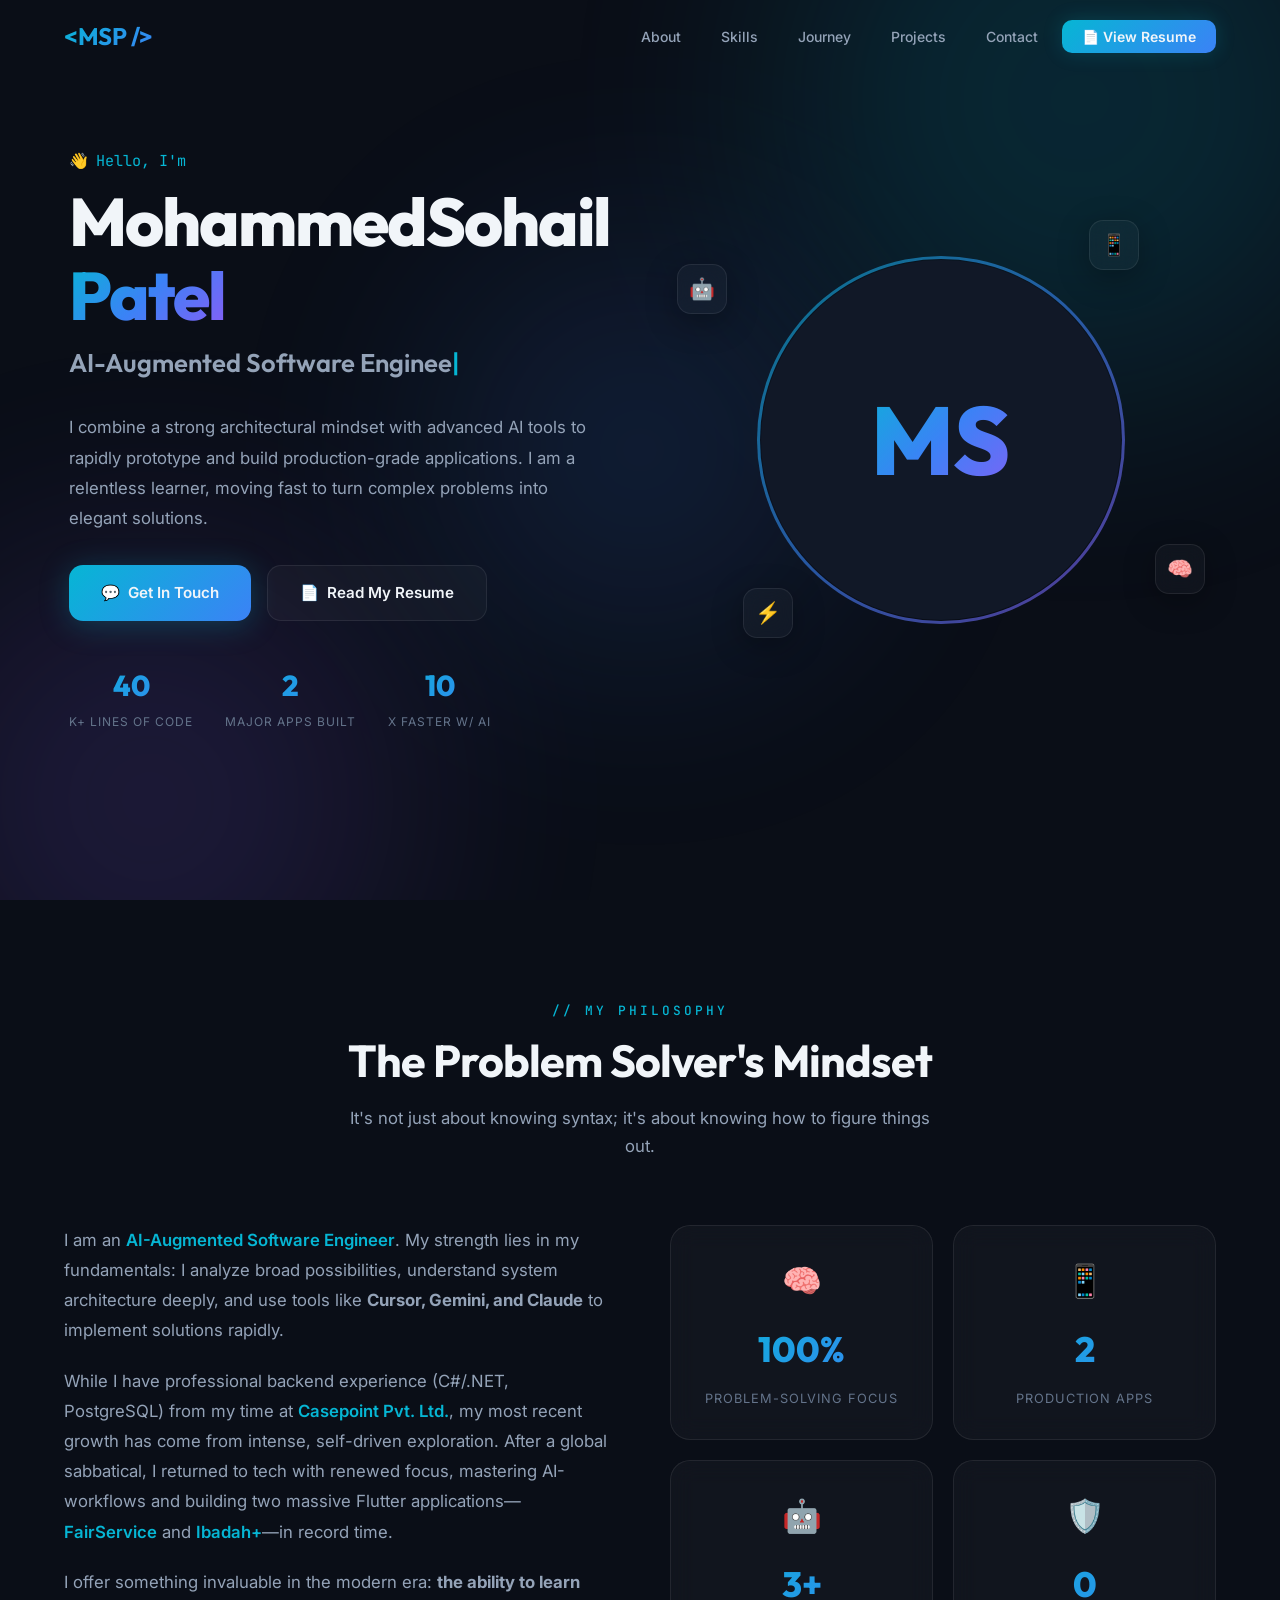
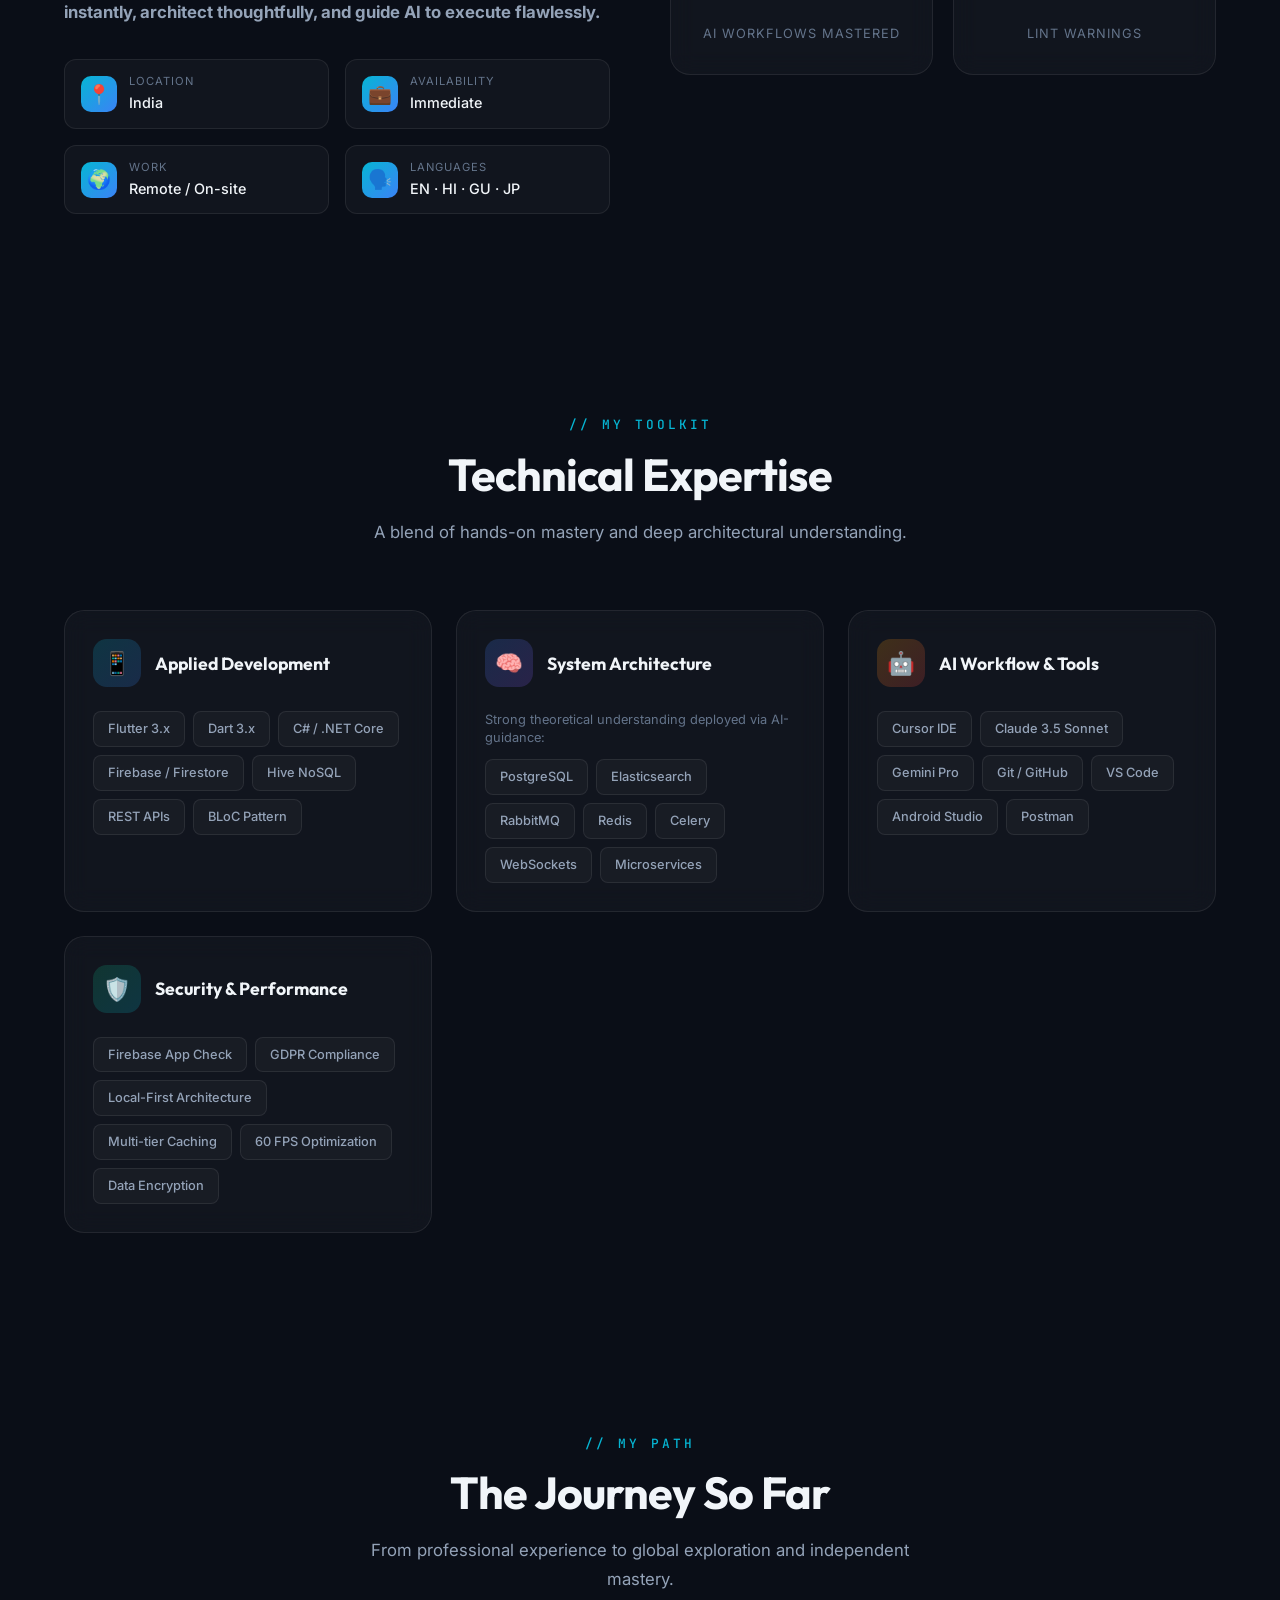
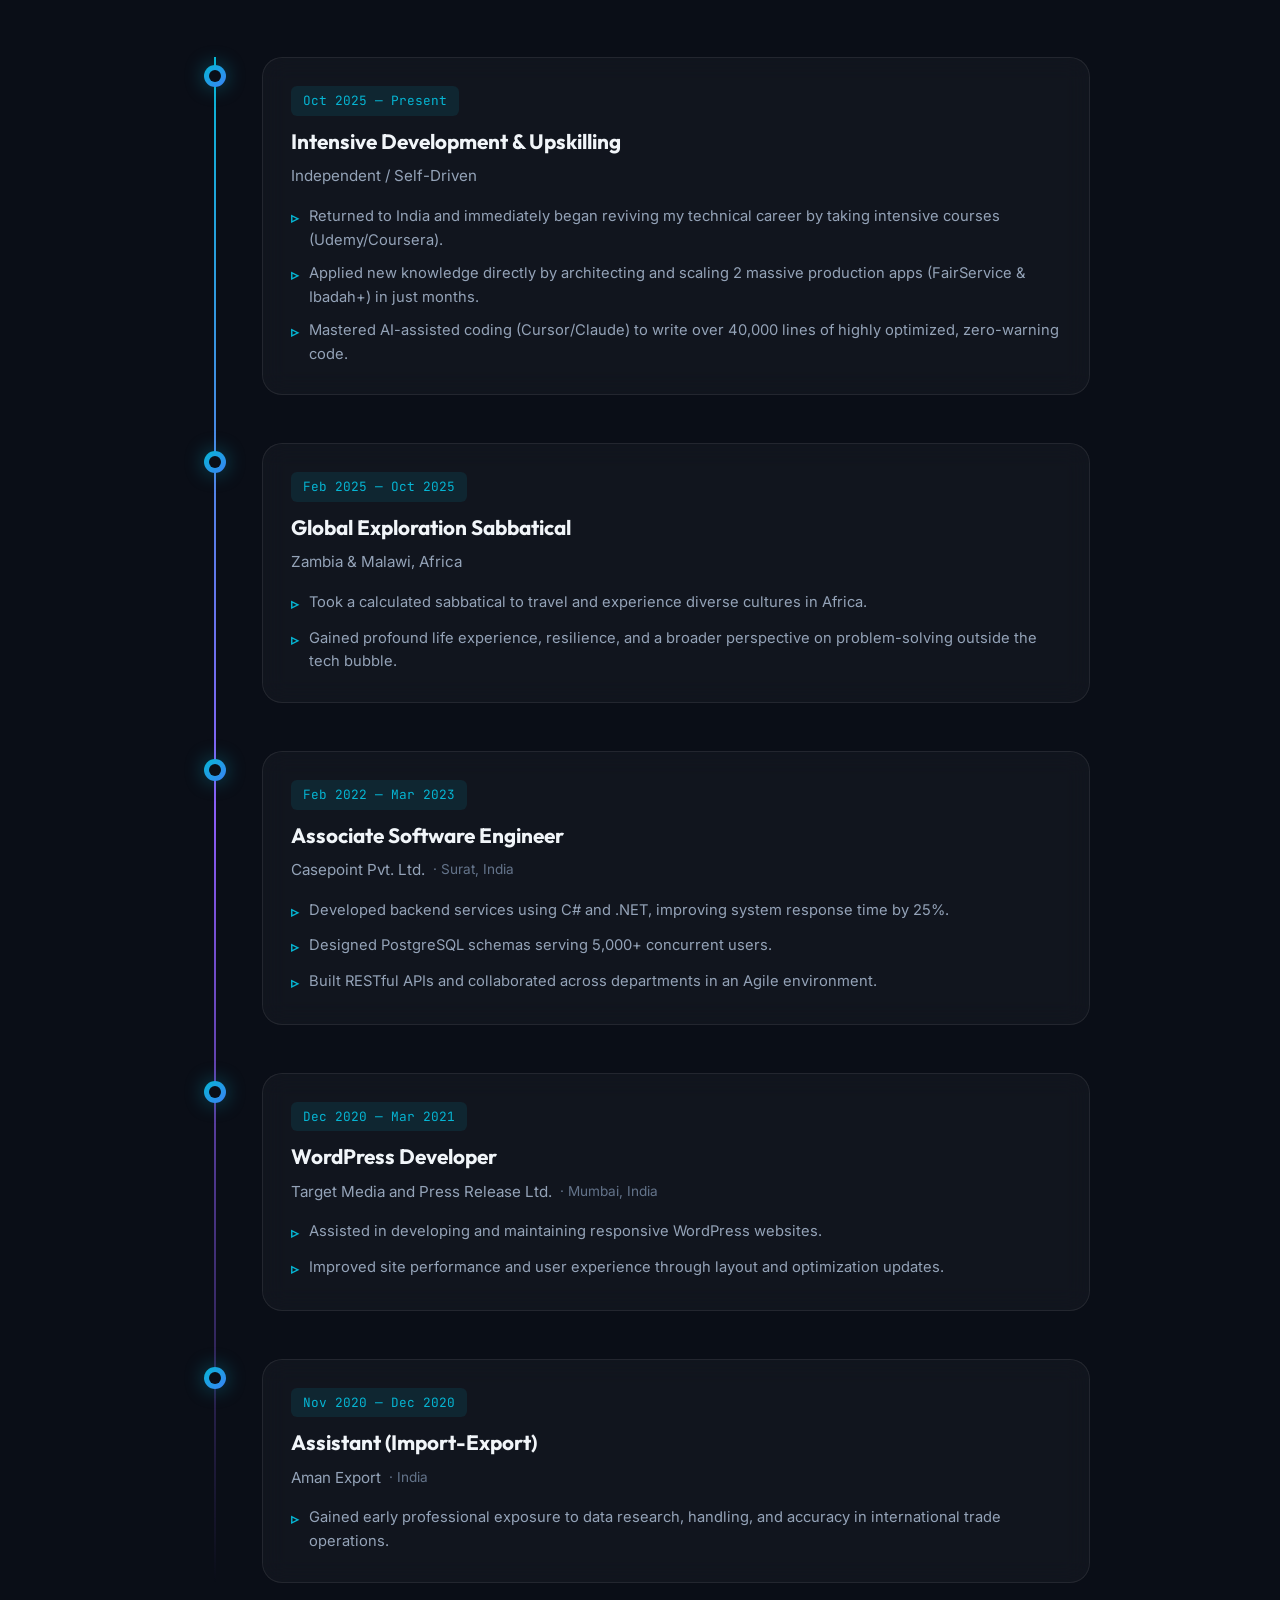
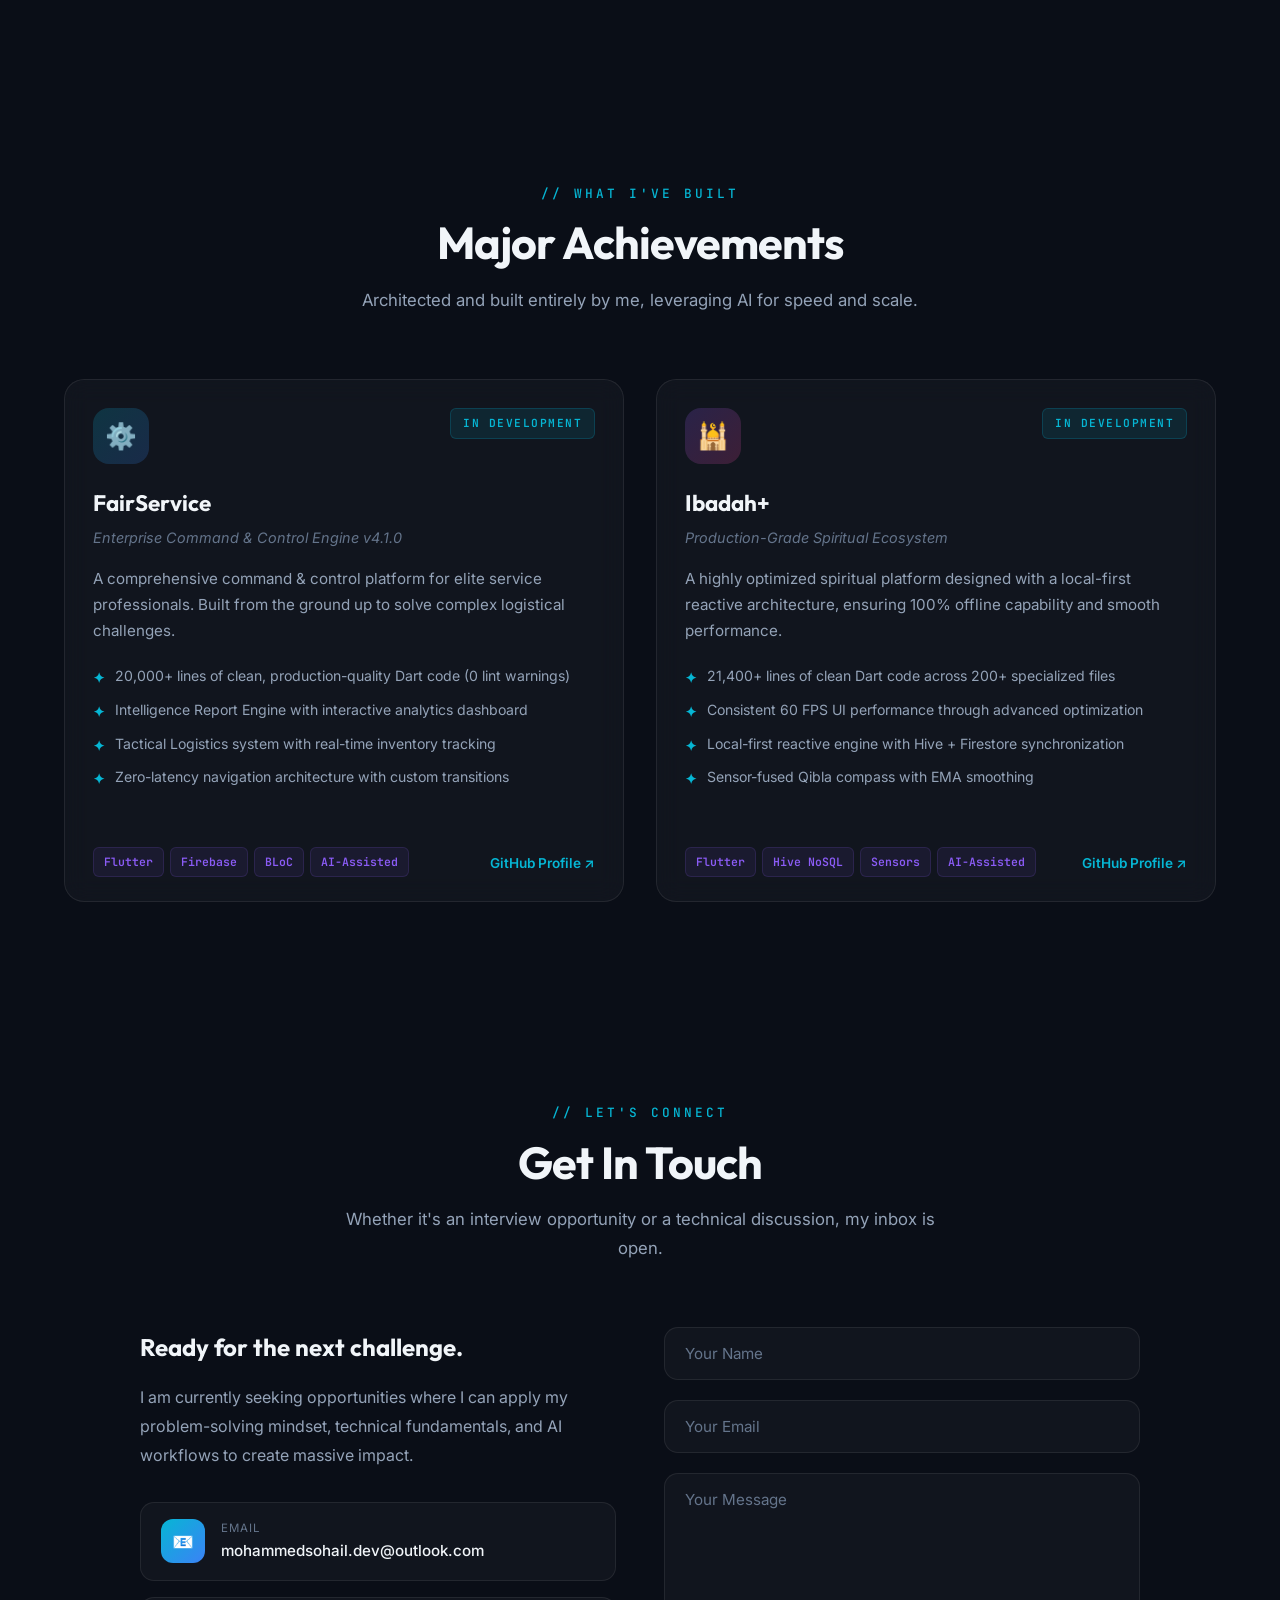
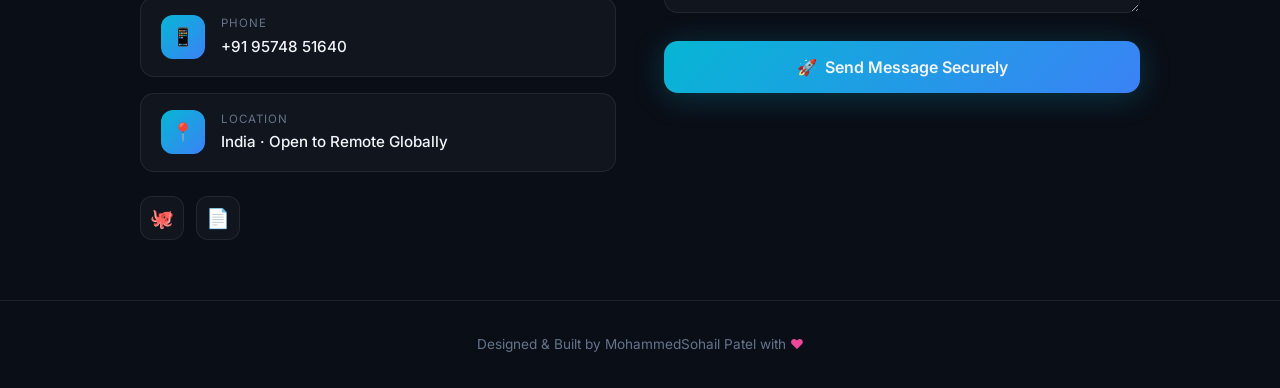
==== public/index.html @ a1c9278a "Initial commit of AI-Augmented Portfolio" ====
<!DOCTYPE html>
<html lang="en">
<head>
  <meta charset="UTF-8">
  <meta name="viewport" content="width=device-width, initial-scale=1.0">
  <title>MohammedSohail Patel — AI-Augmented Software Engineer</title>
  <meta name="description" content="Portfolio of MohammedSohail Patel — Fast-learning problem solver leveraging AI to build enterprise-grade mobile & web applications.">
  <meta name="author" content="MohammedSohail Patel">

  <meta property="og:title" content="MohammedSohail Patel — Software Engineer">
  <meta property="og:description" content="Leveraging AI (Cursor, Claude, Gemini) to architect and build robust, production-ready applications.">
  <meta property="og:type" content="website">

  <link rel="preconnect" href="https://fonts.googleapis.com">
  <link rel="preconnect" href="https://fonts.gstatic.com" crossorigin>
  <link href="https://fonts.googleapis.com/css2?family=Inter:wght@300;400;500;600;700&family=JetBrains+Mono:wght@400;500;600;700&family=Outfit:wght@400;500;600;700;800&display=swap" rel="stylesheet">

  <link rel="stylesheet" href="style.css">
</head>
<body>

  <div class="bg-glow">
    <div class="orb orb-1"></div>
    <div class="orb orb-2"></div>
    <div class="orb orb-3"></div>
  </div>

  <nav class="navbar" id="navbar">
    <div class="container">
      <a href="#hero" class="nav-logo">&lt;MSP /&gt;</a>
      <ul class="nav-links" id="navLinks">
        <li><a href="#about">About</a></li>
        <li><a href="#skills">Skills</a></li>
        <li><a href="#journey">Journey</a></li>
        <li><a href="#projects">Projects</a></li>
        <li><a href="#contact">Contact</a></li>
        <li><a href="resume.html" target="_blank" class="nav-resume-btn">📄 View Resume</a></li>
      </ul>
      <div class="nav-toggle" id="navToggle">
        <span></span>
        <span></span>
        <span></span>
      </div>
    </div>
  </nav>

  <section id="hero">
    <div class="container">
      <div class="hero-content">
        <div class="hero-text">
          <span class="hero-greeting"><span class="wave">👋</span> Hello, I'm</span>
          <h1 class="hero-name">
            MohammedSohail<br><span class="gradient-text">Patel</span>
          </h1>
          <p class="hero-title">
            <span id="typed-text"></span><span class="typed-cursor">|</span>
          </p>
          <p class="hero-description">
            I combine a strong architectural mindset with advanced AI tools to rapidly prototype and build production-grade applications. I am a relentless learner, moving fast to turn complex problems into elegant solutions.
          </p>
          <div class="hero-cta">
            <a href="#contact" class="btn-primary">
              <span>💬</span> Get In Touch
            </a>
            <a href="resume.html" target="_blank" class="btn-secondary">
              <span>📄</span> Read My Resume
            </a>
          </div>
          <div class="hero-stats">
            <div class="stat-item">
              <div class="stat-number" data-count="40">0</div>
              <div class="stat-label">K+ Lines of Code</div>
            </div>
            <div class="stat-item">
              <div class="stat-number" data-count="2">0</div>
              <div class="stat-label">Major Apps Built</div>
            </div>
            <div class="stat-item">
              <div class="stat-number" data-count="10">0</div>
              <div class="stat-label">x Faster w/ AI</div>
            </div>
          </div>
        </div>
        <div class="hero-visual">
          <div class="hero-avatar-wrapper">
            <div class="hero-avatar-ring"></div>
            <div class="hero-avatar">
              <span class="avatar-placeholder">MS</span>
            </div>
            <div class="floating-icons">
              <div class="floating-icon">🤖</div>
              <div class="floating-icon">📱</div>
              <div class="floating-icon">🧠</div>
              <div class="floating-icon">⚡</div>
            </div>
          </div>
        </div>
      </div>
    </div>
  </section>

  <section id="about">
    <div class="container">
      <div class="section-header reveal">
        <span class="section-label">// My Philosophy</span>
        <h2 class="section-title">The Problem Solver's Mindset</h2>
        <p class="section-subtitle">It's not just about knowing syntax; it's about knowing how to figure things out.</p>
      </div>
      <div class="about-content">
        <div class="about-text reveal">
          <p>
            I am an <span class="highlight">AI-Augmented Software Engineer</span>. My strength lies in my fundamentals: I analyze broad possibilities, understand system architecture deeply, and use tools like <strong>Cursor, Gemini, and Claude</strong> to implement solutions rapidly.
          </p>
          <p>
            While I have professional backend experience (C#/.NET, PostgreSQL) from my time at <span class="highlight">Casepoint Pvt. Ltd.</span>, my most recent growth has come from intense, self-driven exploration. After a global sabbatical, I returned to tech with renewed focus, mastering AI-workflows and building two massive Flutter applications—<span class="highlight">FairService</span> and <span class="highlight">Ibadah+</span>—in record time.
          </p>
          <p>
            I offer something invaluable in the modern era: <strong>the ability to learn instantly, architect thoughtfully, and guide AI to execute flawlessly.</strong>
          </p>
          <div class="about-info-grid">
            <div class="about-info-item">
              <div class="icon">📍</div>
              <div class="info-content">
                <span class="info-label">Location</span>
                <span class="info-value">India</span>
              </div>
            </div>
            <div class="about-info-item">
              <div class="icon">💼</div>
              <div class="info-content">
                <span class="info-label">Availability</span>
                <span class="info-value">Immediate</span>
              </div>
            </div>
            <div class="about-info-item">
              <div class="icon">🌍</div>
              <div class="info-content">
                <span class="info-label">Work</span>
                <span class="info-value">Remote / On-site</span>
              </div>
            </div>
            <div class="about-info-item">
              <div class="icon">🗣️</div>
              <div class="info-content">
                <span class="info-label">Languages</span>
                <span class="info-value">EN · HI · GU · JP</span>
              </div>
            </div>
          </div>
        </div>
        <div class="about-stats">
          <div class="glass-card about-stat-card reveal reveal-delay-1">
            <div class="stat-icon">🧠</div>
            <span class="stat-number">100%</span>
            <span class="stat-label">Problem-Solving Focus</span>
          </div>
          <div class="glass-card about-stat-card reveal reveal-delay-2">
            <div class="stat-icon">📱</div>
            <span class="stat-number">2</span>
            <span class="stat-label">Production Apps</span>
          </div>
          <div class="glass-card about-stat-card reveal reveal-delay-3">
            <div class="stat-icon">🤖</div>
            <span class="stat-number">3+</span>
            <span class="stat-label">AI Workflows Mastered</span>
          </div>
          <div class="glass-card about-stat-card reveal reveal-delay-4">
            <div class="stat-icon">🛡️</div>
            <span class="stat-number">0</span>
            <span class="stat-label">Lint Warnings</span>
          </div>
        </div>
      </div>
    </div>
  </section>

  <section id="skills">
    <div class="container">
      <div class="section-header reveal">
        <span class="section-label">// My Toolkit</span>
        <h2 class="section-title">Technical Expertise</h2>
        <p class="section-subtitle">A blend of hands-on mastery and deep architectural understanding.</p>
      </div>
      <div class="skills-grid">
        <!-- Mobile & Production Experience -->
        <div class="glass-card skill-category reveal reveal-delay-1">
          <div class="skill-category-header">
            <div class="skill-category-icon mobile">📱</div>
            <h3 class="skill-category-name">Applied Development</h3>
          </div>
          <div class="skill-tags">
            <span class="skill-tag">Flutter 3.x</span>
            <span class="skill-tag">Dart 3.x</span>
            <span class="skill-tag">C# / .NET Core</span>
            <span class="skill-tag">Firebase / Firestore</span>
            <span class="skill-tag">Hive NoSQL</span>
            <span class="skill-tag">REST APIs</span>
            <span class="skill-tag">BLoC Pattern</span>
          </div>
        </div>
        <!-- Architectural Theory -->
        <div class="glass-card skill-category reveal reveal-delay-2">
          <div class="skill-category-header">
            <div class="skill-category-icon backend">🧠</div>
            <h3 class="skill-category-name">System Architecture</h3>
          </div>
          <p style="font-size: 0.8rem; color: var(--text-muted); margin-bottom: 12px; line-height: 1.4;">
            Strong theoretical understanding deployed via AI-guidance:
          </p>
          <div class="skill-tags">
            <span class="skill-tag">PostgreSQL</span>
            <span class="skill-tag">Elasticsearch</span>
            <span class="skill-tag">RabbitMQ</span>
            <span class="skill-tag">Redis</span>
            <span class="skill-tag">Celery</span>
            <span class="skill-tag">WebSockets</span>
            <span class="skill-tag">Microservices</span>
          </div>
        </div>
        <!-- AI & Workflows -->
        <div class="glass-card skill-category reveal reveal-delay-3">
          <div class="skill-category-header">
            <div class="skill-category-icon tools">🤖</div>
            <h3 class="skill-category-name">AI Workflow & Tools</h3>
          </div>
          <div class="skill-tags">
            <span class="skill-tag">Cursor IDE</span>
            <span class="skill-tag">Claude 3.5 Sonnet</span>
            <span class="skill-tag">Gemini Pro</span>
            <span class="skill-tag">Git / GitHub</span>
            <span class="skill-tag">VS Code</span>
            <span class="skill-tag">Android Studio</span>
            <span class="skill-tag">Postman</span>
          </div>
        </div>
        <!-- Security & Performance -->
        <div class="glass-card skill-category reveal reveal-delay-4">
          <div class="skill-category-header">
            <div class="skill-category-icon security">🛡️</div>
            <h3 class="skill-category-name">Security & Performance</h3>
          </div>
          <div class="skill-tags">
            <span class="skill-tag">Firebase App Check</span>
            <span class="skill-tag">GDPR Compliance</span>
            <span class="skill-tag">Local-First Architecture</span>
            <span class="skill-tag">Multi-tier Caching</span>
            <span class="skill-tag">60 FPS Optimization</span>
            <span class="skill-tag">Data Encryption</span>
          </div>
        </div>
      </div>
    </div>
  </section>

  <section id="journey">
    <div class="container">
      <div class="section-header reveal">
        <span class="section-label">// My Path</span>
        <h2 class="section-title">The Journey So Far</h2>
        <p class="section-subtitle">From professional experience to global exploration and independent mastery.</p>
      </div>
      <div class="timeline">
        
        <!-- Independent AI Dev & Courses -->
        <div class="timeline-item reveal">
          <div class="timeline-dot"></div>
          <div class="glass-card timeline-card">
            <span class="timeline-date">Oct 2025 — Present</span>
            <h3 class="timeline-role">Intensive Development & Upskilling</h3>
            <p class="timeline-company">
              Independent / Self-Driven
            </p>
            <ul class="timeline-details">
              <li>Returned to India and immediately began reviving my technical career by taking intensive courses (Udemy/Coursera).</li>
              <li>Applied new knowledge directly by architecting and scaling 2 massive production apps (FairService & Ibadah+) in just months.</li>
              <li>Mastered AI-assisted coding (Cursor/Claude) to write over 40,000 lines of highly optimized, zero-warning code.</li>
            </ul>
          </div>
        </div>

        <!-- Global Exploration -->
        <div class="timeline-item reveal">
          <div class="timeline-dot"></div>
          <div class="glass-card timeline-card">
            <span class="timeline-date">Feb 2025 — Oct 2025</span>
            <h3 class="timeline-role">Global Exploration Sabbatical</h3>
            <p class="timeline-company">
              Zambia & Malawi, Africa
            </p>
            <ul class="timeline-details">
              <li>Took a calculated sabbatical to travel and experience diverse cultures in Africa.</li>
              <li>Gained profound life experience, resilience, and a broader perspective on problem-solving outside the tech bubble.</li>
            </ul>
          </div>
        </div>

        <!-- Casepoint -->
        <div class="timeline-item reveal">
          <div class="timeline-dot"></div>
          <div class="glass-card timeline-card">
            <span class="timeline-date">Feb 2022 — Mar 2023</span>
            <h3 class="timeline-role">Associate Software Engineer</h3>
            <p class="timeline-company">
              Casepoint Pvt. Ltd. <span class="location">· Surat, India</span>
            </p>
            <ul class="timeline-details">
              <li>Developed backend services using C# and .NET, improving system response time by 25%.</li>
              <li>Designed PostgreSQL schemas serving 5,000+ concurrent users.</li>
              <li>Built RESTful APIs and collaborated across departments in an Agile environment.</li>
            </ul>
          </div>
        </div>

        <!-- Target Media -->
        <div class="timeline-item reveal">
          <div class="timeline-dot"></div>
          <div class="glass-card timeline-card">
            <span class="timeline-date">Dec 2020 — Mar 2021</span>
            <h3 class="timeline-role">WordPress Developer</h3>
            <p class="timeline-company">
              Target Media and Press Release Ltd. <span class="location">· Mumbai, India</span>
            </p>
            <ul class="timeline-details">
              <li>Assisted in developing and maintaining responsive WordPress websites.</li>
              <li>Improved site performance and user experience through layout and optimization updates.</li>
            </ul>
          </div>
        </div>

        <!-- Aman Export -->
        <div class="timeline-item reveal">
          <div class="timeline-dot"></div>
          <div class="glass-card timeline-card">
            <span class="timeline-date">Nov 2020 — Dec 2020</span>
            <h3 class="timeline-role">Assistant (Import-Export)</h3>
            <p class="timeline-company">
              Aman Export <span class="location">· India</span>
            </p>
            <ul class="timeline-details">
              <li>Gained early professional exposure to data research, handling, and accuracy in international trade operations.</li>
            </ul>
          </div>
        </div>

      </div>
    </div>
  </section>

  <section id="projects">
    <div class="container">
      <div class="section-header reveal">
        <span class="section-label">// What I've Built</span>
        <h2 class="section-title">Major Achievements</h2>
        <p class="section-subtitle">Architected and built entirely by me, leveraging AI for speed and scale.</p>
      </div>
      <div class="projects-grid">
        <!-- FairService -->
        <div class="glass-card project-card reveal">
          <div class="project-card-header">
            <div class="project-icon fairservice">⚙️</div>
            <span class="project-status">In Development</span>
          </div>
          <div class="project-card-body">
            <h3 class="project-name">FairService</h3>
            <p class="project-tagline">Enterprise Command & Control Engine v4.1.0</p>
            <p class="project-description">
              A comprehensive command & control platform for elite service professionals. Built from the ground up to solve complex logistical challenges.
            </p>
            <div class="project-highlights">
              <div class="project-highlight">
                <span class="check">✦</span>
                <span>20,000+ lines of clean, production-quality Dart code (0 lint warnings)</span>
              </div>
              <div class="project-highlight">
                <span class="check">✦</span>
                <span>Intelligence Report Engine with interactive analytics dashboard</span>
              </div>
              <div class="project-highlight">
                <span class="check">✦</span>
                <span>Tactical Logistics system with real-time inventory tracking</span>
              </div>
              <div class="project-highlight">
                <span class="check">✦</span>
                <span>Zero-latency navigation architecture with custom transitions</span>
              </div>
            </div>
          </div>
          <div class="project-card-footer">
            <div class="project-tech-stack">
              <span class="project-tech">Flutter</span>
              <span class="project-tech">Firebase</span>
              <span class="project-tech">BLoC</span>
              <span class="project-tech">AI-Assisted</span>
            </div>
            <div class="project-links">
              <a href="https://github.com/M5soh990" target="_blank" rel="noopener noreferrer">GitHub Profile ↗</a>
            </div>
          </div>
        </div>
        <!-- Ibadah+ -->
        <div class="glass-card project-card reveal">
          <div class="project-card-header">
            <div class="project-icon ibadah">🕌</div>
            <span class="project-status">In Development</span>
          </div>
          <div class="project-card-body">
            <h3 class="project-name">Ibadah+</h3>
            <p class="project-tagline">Production-Grade Spiritual Ecosystem</p>
            <p class="project-description">
              A highly optimized spiritual platform designed with a local-first reactive architecture, ensuring 100% offline capability and smooth performance.
            </p>
            <div class="project-highlights">
              <div class="project-highlight">
                <span class="check">✦</span>
                <span>21,400+ lines of clean Dart code across 200+ specialized files</span>
              </div>
              <div class="project-highlight">
                <span class="check">✦</span>
                <span>Consistent 60 FPS UI performance through advanced optimization</span>
              </div>
              <div class="project-highlight">
                <span class="check">✦</span>
                <span>Local-first reactive engine with Hive + Firestore synchronization</span>
              </div>
              <div class="project-highlight">
                <span class="check">✦</span>
                <span>Sensor-fused Qibla compass with EMA smoothing</span>
              </div>
            </div>
          </div>
          <div class="project-card-footer">
            <div class="project-tech-stack">
              <span class="project-tech">Flutter</span>
              <span class="project-tech">Hive NoSQL</span>
              <span class="project-tech">Sensors</span>
              <span class="project-tech">AI-Assisted</span>
            </div>
            <div class="project-links">
              <a href="https://github.com/M5soh990" target="_blank" rel="noopener noreferrer">GitHub Profile ↗</a>
            </div>
          </div>
        </div>
      </div>
    </div>
  </section>

  <section id="contact">
    <div class="container">
      <div class="section-header reveal">
        <span class="section-label">// Let's Connect</span>
        <h2 class="section-title">Get In Touch</h2>
        <p class="section-subtitle">Whether it's an interview opportunity or a technical discussion, my inbox is open.</p>
      </div>
      <div class="contact-content">
        <div class="contact-info reveal">
          <h3>Ready for the next challenge.</h3>
          <p>
            I am currently seeking opportunities where I can apply my problem-solving mindset, technical fundamentals, and AI workflows to create massive impact.
          </p>
          <div class="contact-methods">
            <a href="mailto:mohammedsohail.dev@outlook.com" class="contact-method">
              <div class="method-icon">📧</div>
              <div class="method-info">
                <span class="method-label">Email</span>
                <span class="method-value">mohammedsohail.dev@outlook.com</span>
              </div>
            </a>
            <a href="tel:+919574851640" class="contact-method">
              <div class="method-icon">📱</div>
              <div class="method-info">
                <span class="method-label">Phone</span>
                <span class="method-value">+91 95748 51640</span>
              </div>
            </a>
            <div class="contact-method">
              <div class="method-icon">📍</div>
              <div class="method-info">
                <span class="method-label">Location</span>
                <span class="method-value">India · Open to Remote Globally</span>
              </div>
            </div>
          </div>
          <div class="social-links">
            <a href="https://github.com/M5soh990" target="_blank" rel="noopener noreferrer" class="social-link" title="GitHub">
              <span>🐙</span>
            </a>
            <a href="resume.html" target="_blank" class="social-link" title="View Resume">
              <span>📄</span>
            </a>
          </div>
        </div>
        
        <form class="contact-form reveal" id="contactForm" action="https://api.web3forms.com/submit" method="POST">
          <input type="hidden" name="access_key" value="81e4a0eb-ac26-4e55-956f-1a44943ee750">
          
          <div class="form-group">
            <input type="text" name="name" placeholder="Your Name" required>
          </div>
          <div class="form-group">
            <input type="email" name="email" placeholder="Your Email" required>
          </div>
          <div class="form-group">
            <textarea name="message" placeholder="Your Message" required></textarea>
          </div>
          
          <input type="checkbox" name="botcheck" class="hidden" style="display: none;">
          
          <button type="submit" class="btn-primary" id="submitBtn">
            <span>🚀</span> Send Message Securely
          </button>
          <p id="formResult" style="text-align: center; margin-top: 10px; font-size: 0.9rem; color: var(--accent-1);"></p>
        </form>

      </div>
    </div>
  </section>

  <footer class="footer">
    <div class="container">
      <p>Designed & Built by MohammedSohail Patel with <span class="heart">♥</span></p>
    </div>
  </footer>

  <script src="script.js"></script>
</body>
</html>
---- public/style.css ----
/* ============================================
   DESIGN SYSTEM & CSS VARIABLES
   ============================================ */
:root {
  /* Colors - Dark Theme */
  --bg-primary: #0a0e17;
  --bg-secondary: #111827;
  --bg-card: rgba(17, 24, 39, 0.6);
  --bg-glass: rgba(255, 255, 255, 0.03);
  --bg-glass-hover: rgba(255, 255, 255, 0.06);
  --border-glass: rgba(255, 255, 255, 0.08);
  --border-glass-hover: rgba(255, 255, 255, 0.15);

  /* Accent Gradient */
  --accent-1: #06b6d4;       /* Cyan */
  --accent-2: #3b82f6;       /* Blue */
  --accent-3: #8b5cf6;       /* Violet */
  --accent-4: #ec4899;       /* Pink */
  --gradient-primary: linear-gradient(135deg, var(--accent-1), var(--accent-2));
  --gradient-accent: linear-gradient(135deg, var(--accent-2), var(--accent-3));
  --gradient-warm: linear-gradient(135deg, var(--accent-3), var(--accent-4));
  --gradient-full: linear-gradient(135deg, var(--accent-1), var(--accent-2), var(--accent-3));

  /* Text */
  --text-primary: #f1f5f9;
  --text-secondary: #94a3b8;
  --text-muted: #64748b;
  --text-accent: var(--accent-1);

  /* Typography */
  --font-heading: 'Outfit', sans-serif;
  --font-body: 'Inter', sans-serif;
  --font-mono: 'JetBrains Mono', monospace;

  /* Spacing */
  --section-padding: 100px 0;
  --container-width: 1200px;
  --card-radius: 20px;
  --card-padding: 32px;

  /* Transitions */
  --transition-fast: 0.2s cubic-bezier(0.4, 0, 0.2, 1);
  --transition-smooth: 0.4s cubic-bezier(0.4, 0, 0.2, 1);
  --transition-spring: 0.6s cubic-bezier(0.34, 1.56, 0.64, 1);
}

/* ============================================
   RESET & BASE
   ============================================ */
*, *::before, *::after {
  margin: 0;
  padding: 0;
  box-sizing: border-box;
}

html {
  scroll-behavior: smooth;
  scrollbar-width: thin;
  scrollbar-color: var(--accent-2) var(--bg-primary);
}

html::-webkit-scrollbar {
  width: 8px;
}
html::-webkit-scrollbar-track {
  background: var(--bg-primary);
}
html::-webkit-scrollbar-thumb {
  background: linear-gradient(to bottom, var(--accent-1), var(--accent-3));
  border-radius: 4px;
}

body {
  font-family: var(--font-body);
  background-color: var(--bg-primary);
  color: var(--text-primary);
  line-height: 1.7;
  overflow-x: hidden;
  -webkit-font-smoothing: antialiased;
  -moz-osx-font-smoothing: grayscale;
}

a {
  text-decoration: none;
  color: inherit;
}

ul {
  list-style: none;
}

img {
  max-width: 100%;
  display: block;
}

/* ============================================
   ANIMATED BACKGROUND
   ============================================ */
.bg-glow {
  position: fixed;
  top: 0;
  left: 0;
  width: 100%;
  height: 100%;
  pointer-events: none;
  z-index: 0;
  overflow: hidden;
}

.bg-glow .orb {
  position: absolute;
  border-radius: 50%;
  filter: blur(120px);
  opacity: 0.15;
  animation: orbFloat 20s ease-in-out infinite;
}

.bg-glow .orb-1 {
  width: 600px;
  height: 600px;
  background: var(--accent-1);
  top: -200px;
  right: -100px;
  animation-delay: 0s;
}

.bg-glow .orb-2 {
  width: 500px;
  height: 500px;
  background: var(--accent-3);
  bottom: -150px;
  left: -100px;
  animation-delay: -7s;
}

.bg-glow .orb-3 {
  width: 400px;
  height: 400px;
  background: var(--accent-2);
  top: 50%;
  left: 50%;
  transform: translate(-50%, -50%);
  animation-delay: -14s;
}

@keyframes orbFloat {
  0%, 100% { transform: translate(0, 0) scale(1); }
  25% { transform: translate(80px, -60px) scale(1.1); }
  50% { transform: translate(-40px, 80px) scale(0.9); }
  75% { transform: translate(60px, 40px) scale(1.05); }
}

/* ============================================
   CONTAINER
   ============================================ */
.container {
  max-width: var(--container-width);
  margin: 0 auto;
  padding: 0 24px;
  position: relative;
  z-index: 1;
}

/* ============================================
   NAVIGATION
   ============================================ */
.navbar {
  position: fixed;
  top: 0;
  left: 0;
  right: 0;
  z-index: 1000;
  padding: 16px 0;
  transition: var(--transition-smooth);
  backdrop-filter: blur(0px);
}

.navbar.scrolled {
  padding: 10px 0;
  background: rgba(10, 14, 23, 0.85);
  backdrop-filter: blur(20px);
  border-bottom: 1px solid var(--border-glass);
}

.navbar .container {
  display: flex;
  align-items: center;
  justify-content: space-between;
}

.nav-logo {
  font-family: var(--font-heading);
  font-size: 1.5rem;
  font-weight: 700;
  background: var(--gradient-primary);
  -webkit-background-clip: text;
  -webkit-text-fill-color: transparent;
  background-clip: text;
  letter-spacing: -0.5px;
}

.nav-links {
  display: flex;
  align-items: center;
  gap: 8px;
}

.nav-links a {
  font-size: 0.875rem;
  font-weight: 500;
  padding: 8px 16px;
  border-radius: 10px;
  color: var(--text-secondary);
  transition: var(--transition-fast);
  position: relative;
}

.nav-links a:hover,
.nav-links a.active {
  color: var(--text-primary);
  background: var(--bg-glass-hover);
}

.nav-links a.active::after {
  content: '';
  position: absolute;
  bottom: 4px;
  left: 50%;
  transform: translateX(-50%);
  width: 20px;
  height: 2px;
  background: var(--gradient-primary);
  border-radius: 2px;
}

/* Mobile Nav Toggle */
.nav-toggle {
  display: none;
  flex-direction: column;
  gap: 5px;
  cursor: pointer;
  padding: 8px;
  z-index: 1001;
}

.nav-toggle span {
  width: 24px;
  height: 2px;
  background: var(--text-primary);
  border-radius: 2px;
  transition: var(--transition-smooth);
}

.nav-toggle.active span:nth-child(1) {
  transform: rotate(45deg) translate(5px, 5px);
}
.nav-toggle.active span:nth-child(2) {
  opacity: 0;
}
.nav-toggle.active span:nth-child(3) {
  transform: rotate(-45deg) translate(5px, -5px);
}

/* Resume Button in Nav */
.nav-resume-btn {
  background: var(--gradient-primary) !important;
  color: var(--text-primary) !important;
  -webkit-text-fill-color: initial !important;
  padding: 8px 20px !important;
  border-radius: 10px !important;
  font-weight: 600 !important;
  transition: var(--transition-fast);
  box-shadow: 0 0 20px rgba(6, 182, 212, 0.2);
}

.nav-resume-btn:hover {
  box-shadow: 0 0 30px rgba(6, 182, 212, 0.4);
  transform: translateY(-1px);
}

/* ============================================
   SECTION STYLING
   ============================================ */
section {
  padding: var(--section-padding);
  position: relative;
}

.section-header {
  text-align: center;
  margin-bottom: 64px;
}

.section-label {
  font-family: var(--font-mono);
  font-size: 0.8rem;
  font-weight: 500;
  color: var(--accent-1);
  text-transform: uppercase;
  letter-spacing: 3px;
  margin-bottom: 12px;
  display: block;
}

.section-title {
  font-family: var(--font-heading);
  font-size: clamp(2rem, 4vw, 2.8rem);
  font-weight: 700;
  letter-spacing: -1px;
  line-height: 1.2;
  margin-bottom: 16px;
}

.section-subtitle {
  font-size: 1.05rem;
  color: var(--text-secondary);
  max-width: 600px;
  margin: 0 auto;
}

/* ============================================
   GLASS CARD
   ============================================ */
.glass-card {
  background: var(--bg-glass);
  border: 1px solid var(--border-glass);
  border-radius: var(--card-radius);
  padding: var(--card-padding);
  backdrop-filter: blur(12px);
  transition: var(--transition-smooth);
}

.glass-card:hover {
  background: var(--bg-glass-hover);
  border-color: var(--border-glass-hover);
  transform: translateY(-4px);
  box-shadow: 0 20px 60px rgba(0, 0, 0, 0.3);
}

/* ============================================
   HERO SECTION
   ============================================ */
#hero {
  min-height: 100vh;
  display: flex;
  align-items: center;
  padding-top: 80px;
}

.hero-content {
  display: grid;
  grid-template-columns: 1fr 1fr;
  gap: 60px;
  align-items: center;
}

.hero-text {
  position: relative;
}

.hero-greeting {
  font-family: var(--font-mono);
  font-size: 0.95rem;
  color: var(--accent-1);
  margin-bottom: 12px;
  display: flex;
  align-items: center;
  gap: 8px;
}

.hero-greeting .wave {
  display: inline-block;
  animation: wave 2.5s ease-in-out infinite;
  transform-origin: 70% 70%;
}

@keyframes wave {
  0%, 60%, 100% { transform: rotate(0deg); }
  10% { transform: rotate(14deg); }
  20% { transform: rotate(-8deg); }
  30% { transform: rotate(14deg); }
  40% { transform: rotate(-4deg); }
  50% { transform: rotate(10deg); }
}

.hero-name {
  font-family: var(--font-heading);
  font-size: clamp(2.8rem, 6vw, 4.2rem);
  font-weight: 800;
  letter-spacing: -2px;
  line-height: 1.1;
  margin-bottom: 8px;
}

.hero-name .gradient-text {
  background: var(--gradient-full);
  -webkit-background-clip: text;
  -webkit-text-fill-color: transparent;
  background-clip: text;
}

.hero-title {
  font-family: var(--font-heading);
  font-size: clamp(1.2rem, 2.5vw, 1.6rem);
  font-weight: 600;
  color: var(--text-secondary);
  margin-bottom: 20px;
  min-height: 2em;
}

.hero-title .typed-cursor {
  color: var(--accent-1);
  animation: blink 1s step-end infinite;
}

@keyframes blink {
  0%, 100% { opacity: 1; }
  50% { opacity: 0; }
}

.hero-description {
  font-size: 1.05rem;
  color: var(--text-secondary);
  line-height: 1.8;
  margin-bottom: 32px;
  max-width: 540px;
}

.hero-cta {
  display: flex;
  gap: 16px;
  margin-bottom: 40px;
  flex-wrap: wrap;
}

.btn-primary {
  display: inline-flex;
  align-items: center;
  gap: 8px;
  padding: 14px 32px;
  background: var(--gradient-primary);
  color: var(--text-primary);
  font-family: var(--font-body);
  font-weight: 600;
  font-size: 0.95rem;
  border: none;
  border-radius: 14px;
  cursor: pointer;
  transition: var(--transition-smooth);
  box-shadow: 0 4px 30px rgba(6, 182, 212, 0.25);
}

.btn-primary:hover {
  transform: translateY(-2px);
  box-shadow: 0 8px 40px rgba(6, 182, 212, 0.4);
}

.btn-secondary {
  display: inline-flex;
  align-items: center;
  gap: 8px;
  padding: 14px 32px;
  background: var(--bg-glass);
  color: var(--text-primary);
  font-family: var(--font-body);
  font-weight: 600;
  font-size: 0.95rem;
  border: 1px solid var(--border-glass);
  border-radius: 14px;
  cursor: pointer;
  transition: var(--transition-smooth);
}

.btn-secondary:hover {
  background: var(--bg-glass-hover);
  border-color: var(--border-glass-hover);
  transform: translateY(-2px);
}

.hero-stats {
  display: flex;
  gap: 32px;
}

.stat-item {
  text-align: center;
}

.stat-number {
  font-family: var(--font-heading);
  font-size: 1.8rem;
  font-weight: 800;
  background: var(--gradient-primary);
  -webkit-background-clip: text;
  -webkit-text-fill-color: transparent;
  background-clip: text;
}

.stat-label {
  font-size: 0.75rem;
  color: var(--text-muted);
  text-transform: uppercase;
  letter-spacing: 1px;
  margin-top: 2px;
}

/* Hero Visual */
.hero-visual {
  display: flex;
  justify-content: center;
  align-items: center;
  position: relative;
}

.hero-avatar-wrapper {
  position: relative;
  width: 360px;
  height: 360px;
}

.hero-avatar-ring {
  position: absolute;
  inset: -4px;
  border-radius: 50%;
  background: var(--gradient-full);
  animation: spin 8s linear infinite;
  opacity: 0.6;
}

@keyframes spin {
  to { transform: rotate(360deg); }
}

.hero-avatar-ring::before {
  content: '';
  position: absolute;
  inset: 3px;
  border-radius: 50%;
  background: var(--bg-primary);
}

.hero-avatar {
  position: relative;
  width: 360px;
  height: 360px;
  border-radius: 50%;
  overflow: hidden;
  background: var(--bg-secondary);
  display: flex;
  align-items: center;
  justify-content: center;
  z-index: 1;
}

.hero-avatar .avatar-placeholder {
  font-size: 6rem;
  font-family: var(--font-heading);
  font-weight: 800;
  background: var(--gradient-full);
  -webkit-background-clip: text;
  -webkit-text-fill-color: transparent;
  background-clip: text;
}

/* Floating tech icons around avatar */
.floating-icons {
  position: absolute;
  inset: -40px;
  z-index: 2;
}

.floating-icon {
  position: absolute;
  width: 50px;
  height: 50px;
  background: var(--bg-glass);
  border: 1px solid var(--border-glass);
  border-radius: 14px;
  display: flex;
  align-items: center;
  justify-content: center;
  font-size: 1.3rem;
  backdrop-filter: blur(10px);
  animation: float 6s ease-in-out infinite;
  box-shadow: 0 8px 32px rgba(0, 0, 0, 0.3);
}

.floating-icon:nth-child(1) { top: 10%; left: -10%; animation-delay: 0s; }
.floating-icon:nth-child(2) { top: 0%; right: 5%; animation-delay: -1.5s; }
.floating-icon:nth-child(3) { bottom: 15%; right: -10%; animation-delay: -3s; }
.floating-icon:nth-child(4) { bottom: 5%; left: 5%; animation-delay: -4.5s; }

@keyframes float {
  0%, 100% { transform: translateY(0px); }
  50% { transform: translateY(-15px); }
}

/* ============================================
   ABOUT SECTION
   ============================================ */
.about-content {
  display: grid;
  grid-template-columns: 1fr 1fr;
  gap: 60px;
  align-items: start;
}

.about-text p {
  color: var(--text-secondary);
  font-size: 1.05rem;
  margin-bottom: 20px;
  line-height: 1.8;
}

.about-text .highlight {
  color: var(--accent-1);
  font-weight: 600;
}

.about-info-grid {
  display: grid;
  grid-template-columns: 1fr 1fr;
  gap: 16px;
  margin-top: 32px;
}

.about-info-item {
  display: flex;
  align-items: center;
  gap: 12px;
  padding: 12px 16px;
  background: var(--bg-glass);
  border: 1px solid var(--border-glass);
  border-radius: 12px;
  transition: var(--transition-fast);
}

.about-info-item:hover {
  border-color: var(--border-glass-hover);
  background: var(--bg-glass-hover);
}

.about-info-item .icon {
  font-size: 1.2rem;
  width: 36px;
  height: 36px;
  display: flex;
  align-items: center;
  justify-content: center;
  background: var(--gradient-primary);
  border-radius: 10px;
  flex-shrink: 0;
}

.about-info-item .info-content {
  display: flex;
  flex-direction: column;
}

.about-info-item .info-label {
  font-size: 0.7rem;
  color: var(--text-muted);
  text-transform: uppercase;
  letter-spacing: 1px;
}

.about-info-item .info-value {
  font-size: 0.9rem;
  font-weight: 500;
  color: var(--text-primary);
}

/* About Stats Cards */
.about-stats {
  display: grid;
  grid-template-columns: 1fr 1fr;
  gap: 20px;
}

.about-stat-card {
  text-align: center;
  padding: 28px 20px;
}

.about-stat-card .stat-icon {
  font-size: 2rem;
  margin-bottom: 12px;
}

.about-stat-card .stat-number {
  font-size: 2.2rem;
  display: block;
  margin-bottom: 4px;
}

.about-stat-card .stat-label {
  font-size: 0.8rem;
}

/* ============================================
   SKILLS SECTION
   ============================================ */
.skills-grid {
  display: grid;
  grid-template-columns: repeat(auto-fit, minmax(340px, 1fr));
  gap: 24px;
}

.skill-category {
  padding: 28px;
}

.skill-category-header {
  display: flex;
  align-items: center;
  gap: 14px;
  margin-bottom: 24px;
}

.skill-category-icon {
  width: 48px;
  height: 48px;
  border-radius: 14px;
  display: flex;
  align-items: center;
  justify-content: center;
  font-size: 1.4rem;
}

.skill-category-icon.mobile { background: linear-gradient(135deg, rgba(6, 182, 212, 0.2), rgba(59, 130, 246, 0.2)); }
.skill-category-icon.backend { background: linear-gradient(135deg, rgba(59, 130, 246, 0.2), rgba(139, 92, 246, 0.2)); }
.skill-category-icon.data { background: linear-gradient(135deg, rgba(139, 92, 246, 0.2), rgba(236, 72, 153, 0.2)); }
.skill-category-icon.security { background: linear-gradient(135deg, rgba(16, 185, 129, 0.2), rgba(6, 182, 212, 0.2)); }
.skill-category-icon.tools { background: linear-gradient(135deg, rgba(245, 158, 11, 0.2), rgba(239, 68, 68, 0.2)); }

.skill-category-name {
  font-family: var(--font-heading);
  font-size: 1.1rem;
  font-weight: 700;
}

.skill-tags {
  display: flex;
  flex-wrap: wrap;
  gap: 8px;
}

.skill-tag {
  padding: 6px 14px;
  font-size: 0.8rem;
  font-weight: 500;
  border-radius: 8px;
  background: var(--bg-glass);
  border: 1px solid var(--border-glass);
  color: var(--text-secondary);
  transition: var(--transition-fast);
}

.skill-tag:hover {
  color: var(--text-primary);
  border-color: var(--accent-1);
  background: rgba(6, 182, 212, 0.1);
  transform: translateY(-2px);
}

/* ============================================
   EXPERIENCE SECTION
   ============================================ */
.timeline {
  position: relative;
  max-width: 900px;
  margin: 0 auto;
}

.timeline::before {
  content: '';
  position: absolute;
  left: 24px;
  top: 0;
  bottom: 0;
  width: 2px;
  background: linear-gradient(to bottom, var(--accent-1), var(--accent-3), transparent);
}

.timeline-item {
  position: relative;
  padding-left: 72px;
  margin-bottom: 48px;
}

.timeline-item:last-child {
  margin-bottom: 0;
}

.timeline-dot {
  position: absolute;
  left: 14px;
  top: 8px;
  width: 22px;
  height: 22px;
  border-radius: 50%;
  background: var(--gradient-primary);
  box-shadow: 0 0 20px rgba(6, 182, 212, 0.4);
  z-index: 1;
}

.timeline-dot::before {
  content: '';
  position: absolute;
  inset: 5px;
  border-radius: 50%;
  background: var(--bg-primary);
}

.timeline-card {
  padding: 28px;
}

.timeline-date {
  font-family: var(--font-mono);
  font-size: 0.8rem;
  color: var(--accent-1);
  margin-bottom: 8px;
  display: inline-block;
  padding: 4px 12px;
  background: rgba(6, 182, 212, 0.1);
  border-radius: 6px;
}

.timeline-role {
  font-family: var(--font-heading);
  font-size: 1.3rem;
  font-weight: 700;
  margin-bottom: 4px;
}

.timeline-company {
  font-size: 0.95rem;
  color: var(--text-secondary);
  margin-bottom: 16px;
  display: flex;
  align-items: center;
  gap: 8px;
}

.timeline-company .location {
  color: var(--text-muted);
  font-size: 0.85rem;
}

.timeline-details {
  display: flex;
  flex-direction: column;
  gap: 10px;
}

.timeline-details li {
  display: flex;
  align-items: flex-start;
  gap: 10px;
  font-size: 0.92rem;
  color: var(--text-secondary);
  line-height: 1.6;
}

.timeline-details li::before {
  content: '▹';
  color: var(--accent-1);
  font-weight: 700;
  flex-shrink: 0;
  margin-top: 2px;
}

.timeline-tech-tags {
  display: flex;
  flex-wrap: wrap;
  gap: 6px;
  margin-top: 16px;
}

.timeline-tech-tag {
  padding: 4px 10px;
  font-size: 0.72rem;
  font-weight: 600;
  font-family: var(--font-mono);
  border-radius: 6px;
  background: rgba(6, 182, 212, 0.08);
  color: var(--accent-1);
  border: 1px solid rgba(6, 182, 212, 0.15);
}

/* ============================================
   PROJECTS SECTION
   ============================================ */
.projects-grid {
  display: grid;
  grid-template-columns: repeat(auto-fit, minmax(500px, 1fr));
  gap: 32px;
}

.project-card {
  padding: 0;
  overflow: hidden;
  position: relative;
}

.project-card-header {
  padding: 28px 28px 0;
  display: flex;
  align-items: flex-start;
  justify-content: space-between;
}

.project-status {
  font-family: var(--font-mono);
  font-size: 0.7rem;
  font-weight: 600;
  text-transform: uppercase;
  letter-spacing: 1.5px;
  padding: 5px 12px;
  border-radius: 6px;
  background: rgba(6, 182, 212, 0.1);
  color: var(--accent-1);
  border: 1px solid rgba(6, 182, 212, 0.2);
}

.project-icon {
  width: 56px;
  height: 56px;
  border-radius: 16px;
  display: flex;
  align-items: center;
  justify-content: center;
  font-size: 1.6rem;
}

.project-icon.fairservice {
  background: linear-gradient(135deg, rgba(6, 182, 212, 0.2), rgba(59, 130, 246, 0.2));
}

.project-icon.ibadah {
  background: linear-gradient(135deg, rgba(139, 92, 246, 0.2), rgba(236, 72, 153, 0.2));
}

.project-card-body {
  padding: 20px 28px;
}

.project-name {
  font-family: var(--font-heading);
  font-size: 1.4rem;
  font-weight: 700;
  margin-bottom: 4px;
}

.project-tagline {
  font-size: 0.9rem;
  color: var(--text-muted);
  margin-bottom: 16px;
  font-style: italic;
}

.project-description {
  font-size: 0.95rem;
  color: var(--text-secondary);
  line-height: 1.7;
  margin-bottom: 20px;
}

.project-highlights {
  display: flex;
  flex-direction: column;
  gap: 8px;
  margin-bottom: 20px;
}

.project-highlight {
  display: flex;
  align-items: flex-start;
  gap: 10px;
  font-size: 0.88rem;
  color: var(--text-secondary);
}

.project-highlight .check {
  color: var(--accent-1);
  font-weight: 700;
  flex-shrink: 0;
  margin-top: 2px;
}

.project-card-footer {
  padding: 16px 28px 24px;
  display: flex;
  align-items: center;
  justify-content: space-between;
  flex-wrap: wrap;
  gap: 12px;
}

.project-tech-stack {
  display: flex;
  flex-wrap: wrap;
  gap: 6px;
}

.project-tech {
  padding: 4px 10px;
  font-size: 0.72rem;
  font-weight: 600;
  font-family: var(--font-mono);
  border-radius: 6px;
  background: rgba(139, 92, 246, 0.08);
  color: var(--accent-3);
  border: 1px solid rgba(139, 92, 246, 0.15);
}

.project-links a {
  display: inline-flex;
  align-items: center;
  gap: 6px;
  font-size: 0.85rem;
  font-weight: 600;
  color: var(--accent-1);
  transition: var(--transition-fast);
}

.project-links a:hover {
  color: var(--text-primary);
}

/* ============================================
   EDUCATION SECTION
   ============================================ */
.education-grid {
  display: grid;
  grid-template-columns: repeat(auto-fit, minmax(350px, 1fr));
  gap: 24px;
  max-width: 900px;
  margin: 0 auto;
}

.education-card {
  padding: 28px;
  position: relative;
  overflow: hidden;
}

.education-card::before {
  content: '';
  position: absolute;
  top: 0;
  left: 0;
  right: 0;
  height: 3px;
  background: var(--gradient-primary);
}

.education-degree {
  font-family: var(--font-heading);
  font-size: 1.2rem;
  font-weight: 700;
  margin-bottom: 4px;
}

.education-field {
  font-size: 0.95rem;
  color: var(--text-secondary);
  margin-bottom: 12px;
}

.education-year {
  font-family: var(--font-mono);
  font-size: 0.8rem;
  color: var(--accent-1);
  display: inline-block;
  padding: 4px 12px;
  background: rgba(6, 182, 212, 0.1);
  border-radius: 6px;
  margin-bottom: 16px;
}

.education-details {
  font-size: 0.88rem;
  color: var(--text-muted);
  line-height: 1.6;
}

/* ============================================
   CERTIFICATIONS SECTION
   ============================================ */
.certs-grid {
  display: grid;
  grid-template-columns: repeat(auto-fit, minmax(350px, 1fr));
  gap: 20px;
  max-width: 900px;
  margin: 0 auto;
}

.cert-card {
  padding: 24px;
  display: flex;
  align-items: flex-start;
  gap: 16px;
}

.cert-icon {
  width: 48px;
  height: 48px;
  border-radius: 12px;
  background: linear-gradient(135deg, rgba(59, 130, 246, 0.15), rgba(139, 92, 246, 0.15));
  display: flex;
  align-items: center;
  justify-content: center;
  font-size: 1.3rem;
  flex-shrink: 0;
}

.cert-info {
  flex: 1;
}

.cert-name {
  font-family: var(--font-heading);
  font-weight: 700;
  font-size: 1rem;
  margin-bottom: 4px;
}

.cert-provider {
  font-size: 0.85rem;
  color: var(--text-muted);
}

.cert-hours {
  font-family: var(--font-mono);
  font-size: 0.75rem;
  color: var(--accent-1);
  margin-top: 8px;
  display: inline-block;
  padding: 2px 8px;
  background: rgba(6, 182, 212, 0.08);
  border-radius: 4px;
}

/* ============================================
   CONTACT SECTION
   ============================================ */
#contact {
  padding-bottom: 60px;
}

.contact-content {
  display: grid;
  grid-template-columns: 1fr 1fr;
  gap: 48px;
  max-width: 1000px;
  margin: 0 auto;
}

.contact-info h3 {
  font-family: var(--font-heading);
  font-size: 1.5rem;
  font-weight: 700;
  margin-bottom: 16px;
}

.contact-info p {
  color: var(--text-secondary);
  font-size: 1rem;
  line-height: 1.8;
  margin-bottom: 32px;
}

.contact-methods {
  display: flex;
  flex-direction: column;
  gap: 16px;
}

.contact-method {
  display: flex;
  align-items: center;
  gap: 16px;
  padding: 16px 20px;
  background: var(--bg-glass);
  border: 1px solid var(--border-glass);
  border-radius: 14px;
  transition: var(--transition-fast);
}

.contact-method:hover {
  border-color: var(--border-glass-hover);
  background: var(--bg-glass-hover);
  transform: translateX(4px);
}

.contact-method .method-icon {
  width: 44px;
  height: 44px;
  border-radius: 12px;
  background: var(--gradient-primary);
  display: flex;
  align-items: center;
  justify-content: center;
  font-size: 1.1rem;
  flex-shrink: 0;
}

.contact-method .method-info {
  display: flex;
  flex-direction: column;
}

.contact-method .method-label {
  font-size: 0.72rem;
  color: var(--text-muted);
  text-transform: uppercase;
  letter-spacing: 1px;
}

.contact-method .method-value {
  font-size: 0.95rem;
  font-weight: 500;
  color: var(--text-primary);
}

/* Contact Form */
.contact-form {
  display: flex;
  flex-direction: column;
  gap: 20px;
}

.form-group {
  position: relative;
}

.form-group input,
.form-group textarea {
  width: 100%;
  padding: 16px 20px;
  background: var(--bg-glass);
  border: 1px solid var(--border-glass);
  border-radius: 14px;
  color: var(--text-primary);
  font-family: var(--font-body);
  font-size: 0.95rem;
  transition: var(--transition-fast);
  outline: none;
}

.form-group input::placeholder,
.form-group textarea::placeholder {
  color: var(--text-muted);
}

.form-group input:focus,
.form-group textarea:focus {
  border-color: var(--accent-1);
  box-shadow: 0 0 0 3px rgba(6, 182, 212, 0.1);
}

.form-group textarea {
  min-height: 140px;
  resize: vertical;
}

.contact-form .btn-primary {
  width: 100%;
  justify-content: center;
  padding: 16px;
  font-size: 1rem;
}

/* Social Links */
.social-links {
  display: flex;
  gap: 12px;
  margin-top: 24px;
}

.social-link {
  width: 44px;
  height: 44px;
  border-radius: 12px;
  background: var(--bg-glass);
  border: 1px solid var(--border-glass);
  display: flex;
  align-items: center;
  justify-content: center;
  font-size: 1.2rem;
  transition: var(--transition-smooth);
}

.social-link:hover {
  background: var(--gradient-primary);
  border-color: transparent;
  transform: translateY(-4px);
  box-shadow: 0 8px 25px rgba(6, 182, 212, 0.3);
}

/* ============================================
   FOOTER
   ============================================ */
.footer {
  padding: 32px 0;
  border-top: 1px solid var(--border-glass);
  text-align: center;
}

.footer p {
  font-size: 0.85rem;
  color: var(--text-muted);
}

.footer .heart {
  color: var(--accent-4);
}

/* ============================================
   SCROLL ANIMATIONS
   ============================================ */
.reveal {
  opacity: 0;
  transform: translateY(40px);
  transition: opacity 0.8s cubic-bezier(0.4, 0, 0.2, 1),
              transform 0.8s cubic-bezier(0.4, 0, 0.2, 1);
}

.reveal.active {
  opacity: 1;
  transform: translateY(0);
}

.reveal-delay-1 { transition-delay: 0.1s; }
.reveal-delay-2 { transition-delay: 0.2s; }
.reveal-delay-3 { transition-delay: 0.3s; }
.reveal-delay-4 { transition-delay: 0.4s; }

/* ============================================
   RESPONSIVE
   ============================================ */
@media (max-width: 1024px) {
  .hero-content {
    grid-template-columns: 1fr;
    text-align: center;
    gap: 40px;
  }
  
  .hero-description {
    margin: 0 auto 32px;
  }
  
  .hero-cta {
    justify-content: center;
  }
  
  .hero-stats {
    justify-content: center;
  }
  
  .hero-visual {
    order: -1;
  }
  
  .hero-avatar-wrapper {
    width: 280px;
    height: 280px;
  }
  
  .hero-avatar {
    width: 280px;
    height: 280px;
  }
  
  .about-content {
    grid-template-columns: 1fr;
  }
  
  .contact-content {
    grid-template-columns: 1fr;
  }
  
  .projects-grid {
    grid-template-columns: 1fr;
  }
}

@media (max-width: 768px) {
  :root {
    --section-padding: 60px 0;
    --card-padding: 24px;
  }
  
  .nav-links {
    position: fixed;
    top: 0;
    right: -100%;
    width: 280px;
    height: 100vh;
    background: rgba(10, 14, 23, 0.98);
    backdrop-filter: blur(20px);
    flex-direction: column;
    justify-content: center;
    padding: 40px;
    transition: var(--transition-smooth);
    border-left: 1px solid var(--border-glass);
  }
  
  .nav-links.active {
    right: 0;
  }
  
  .nav-toggle {
    display: flex;
  }
  
  .hero-name {
    font-size: 2.2rem;
  }
  
  .hero-avatar-wrapper,
  .hero-avatar {
    width: 220px;
    height: 220px;
  }
  
  .floating-icons {
    display: none;
  }
  
  .hero-stats {
    gap: 20px;
  }
  
  .about-info-grid {
    grid-template-columns: 1fr;
  }
  
  .skills-grid {
    grid-template-columns: 1fr;
  }

  .education-grid {
    grid-template-columns: 1fr;
  }

  .certs-grid {
    grid-template-columns: 1fr;
  }

  .timeline::before {
    left: 16px;
  }
  
  .timeline-item {
    padding-left: 52px;
  }
  
  .timeline-dot {
    left: 7px;
    width: 18px;
    height: 18px;
  }
}

@media (max-width: 480px) {
  .hero-cta {
    flex-direction: column;
    align-items: stretch;
  }
  
  .btn-primary,
  .btn-secondary {
    justify-content: center;
  }
  
  .hero-stats {
    flex-wrap: wrap;
    justify-content: center;
  }
}
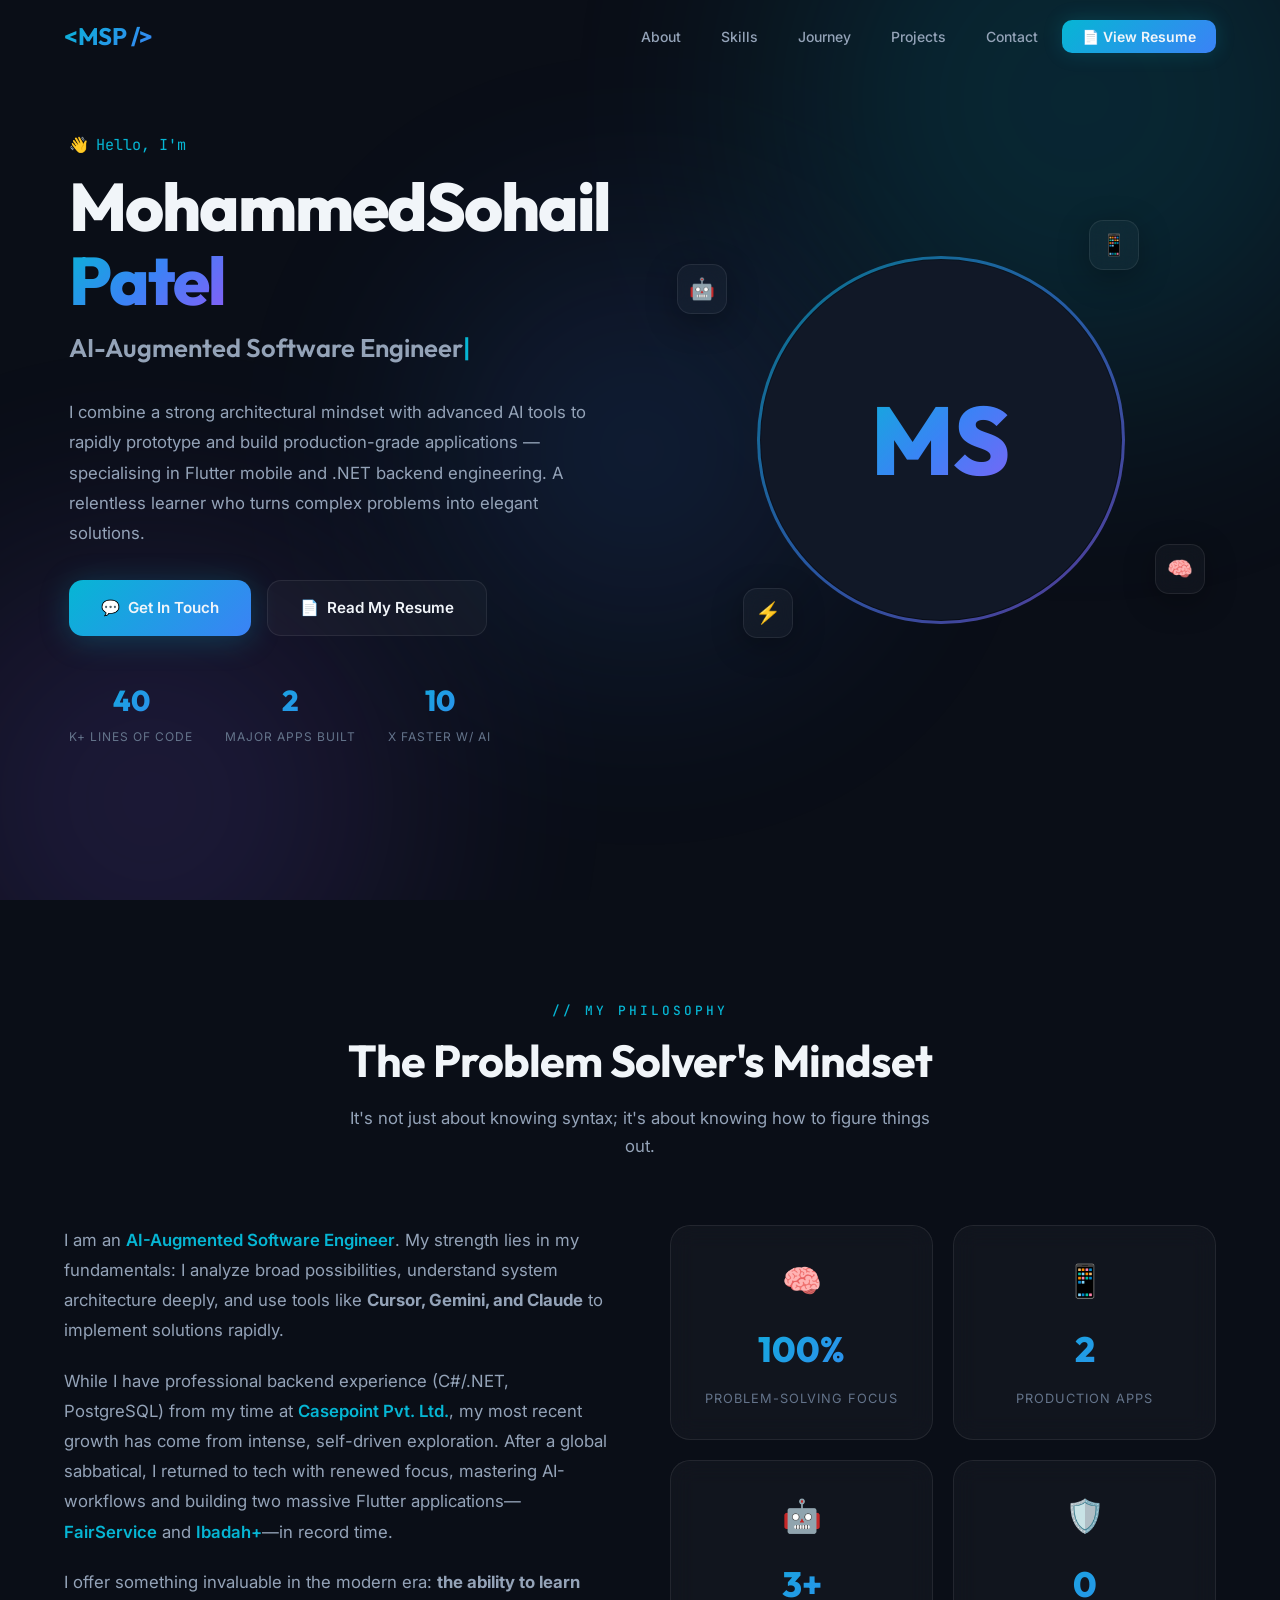
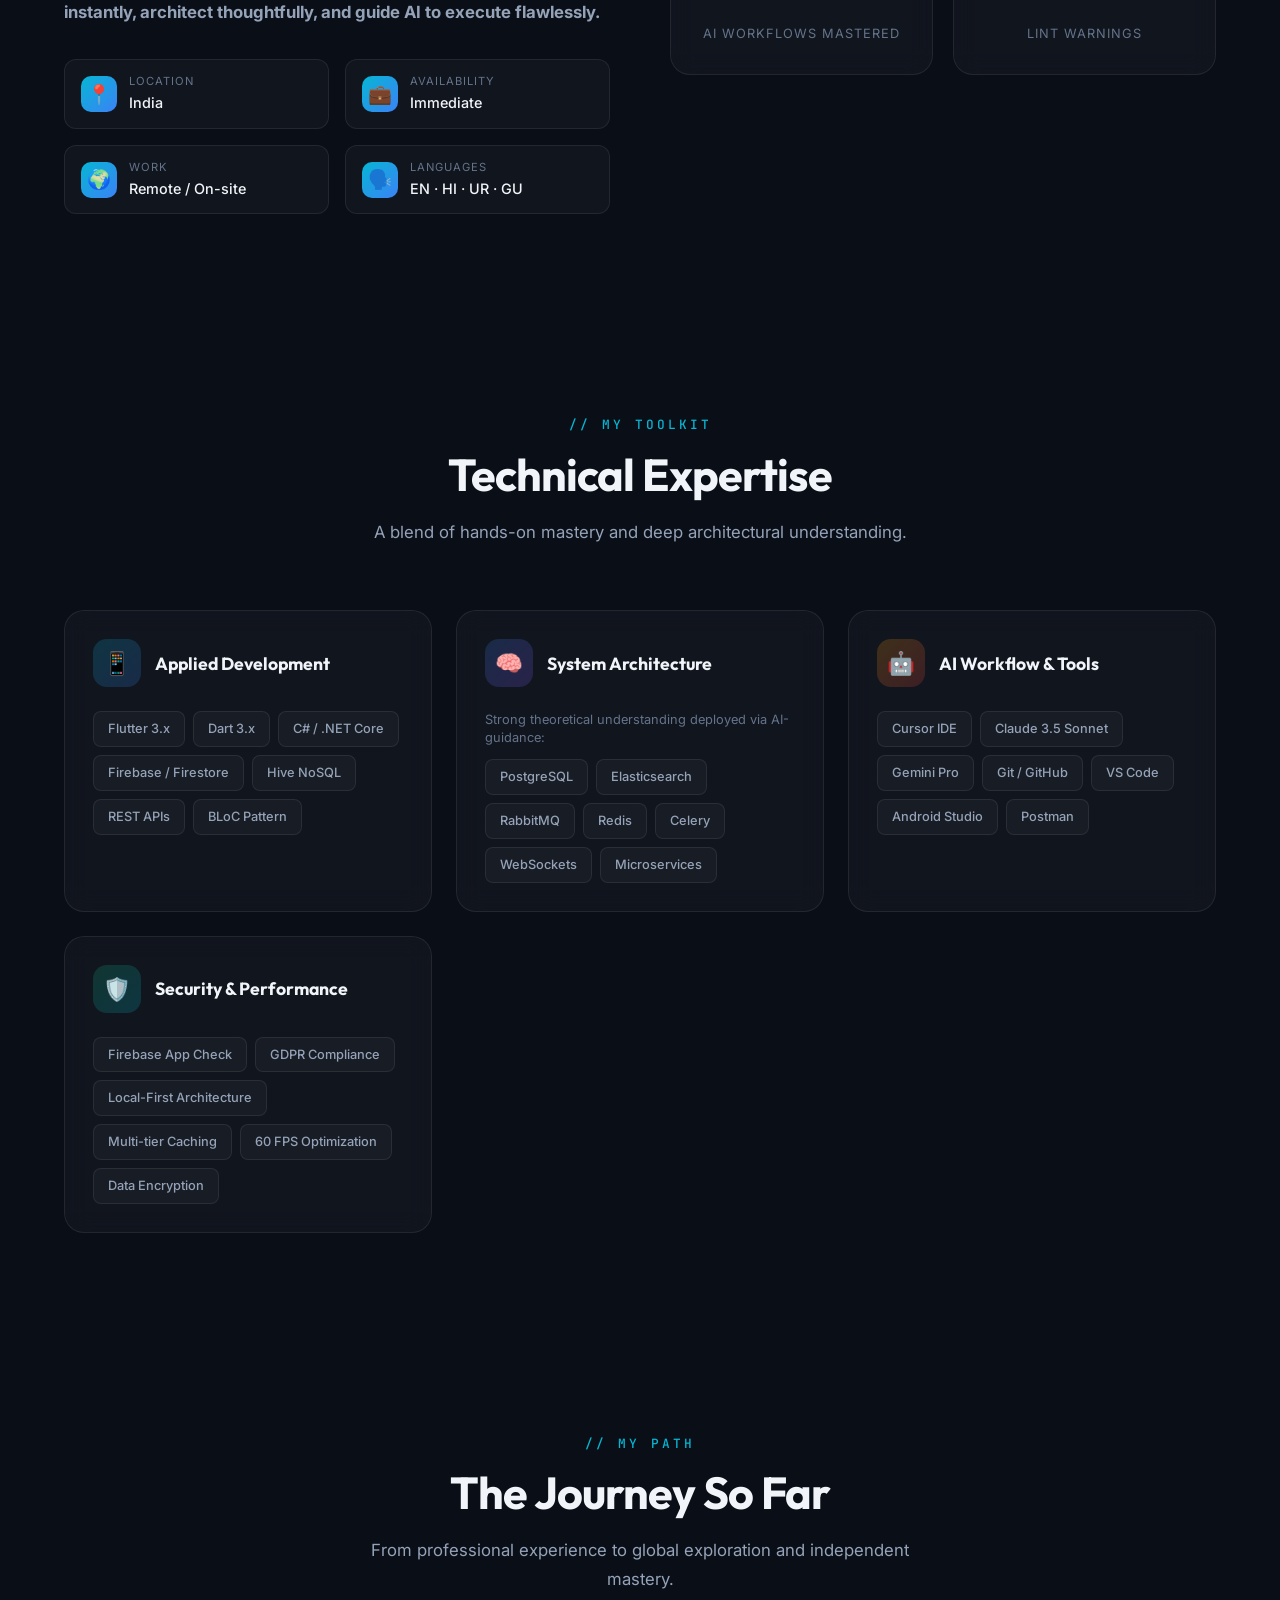
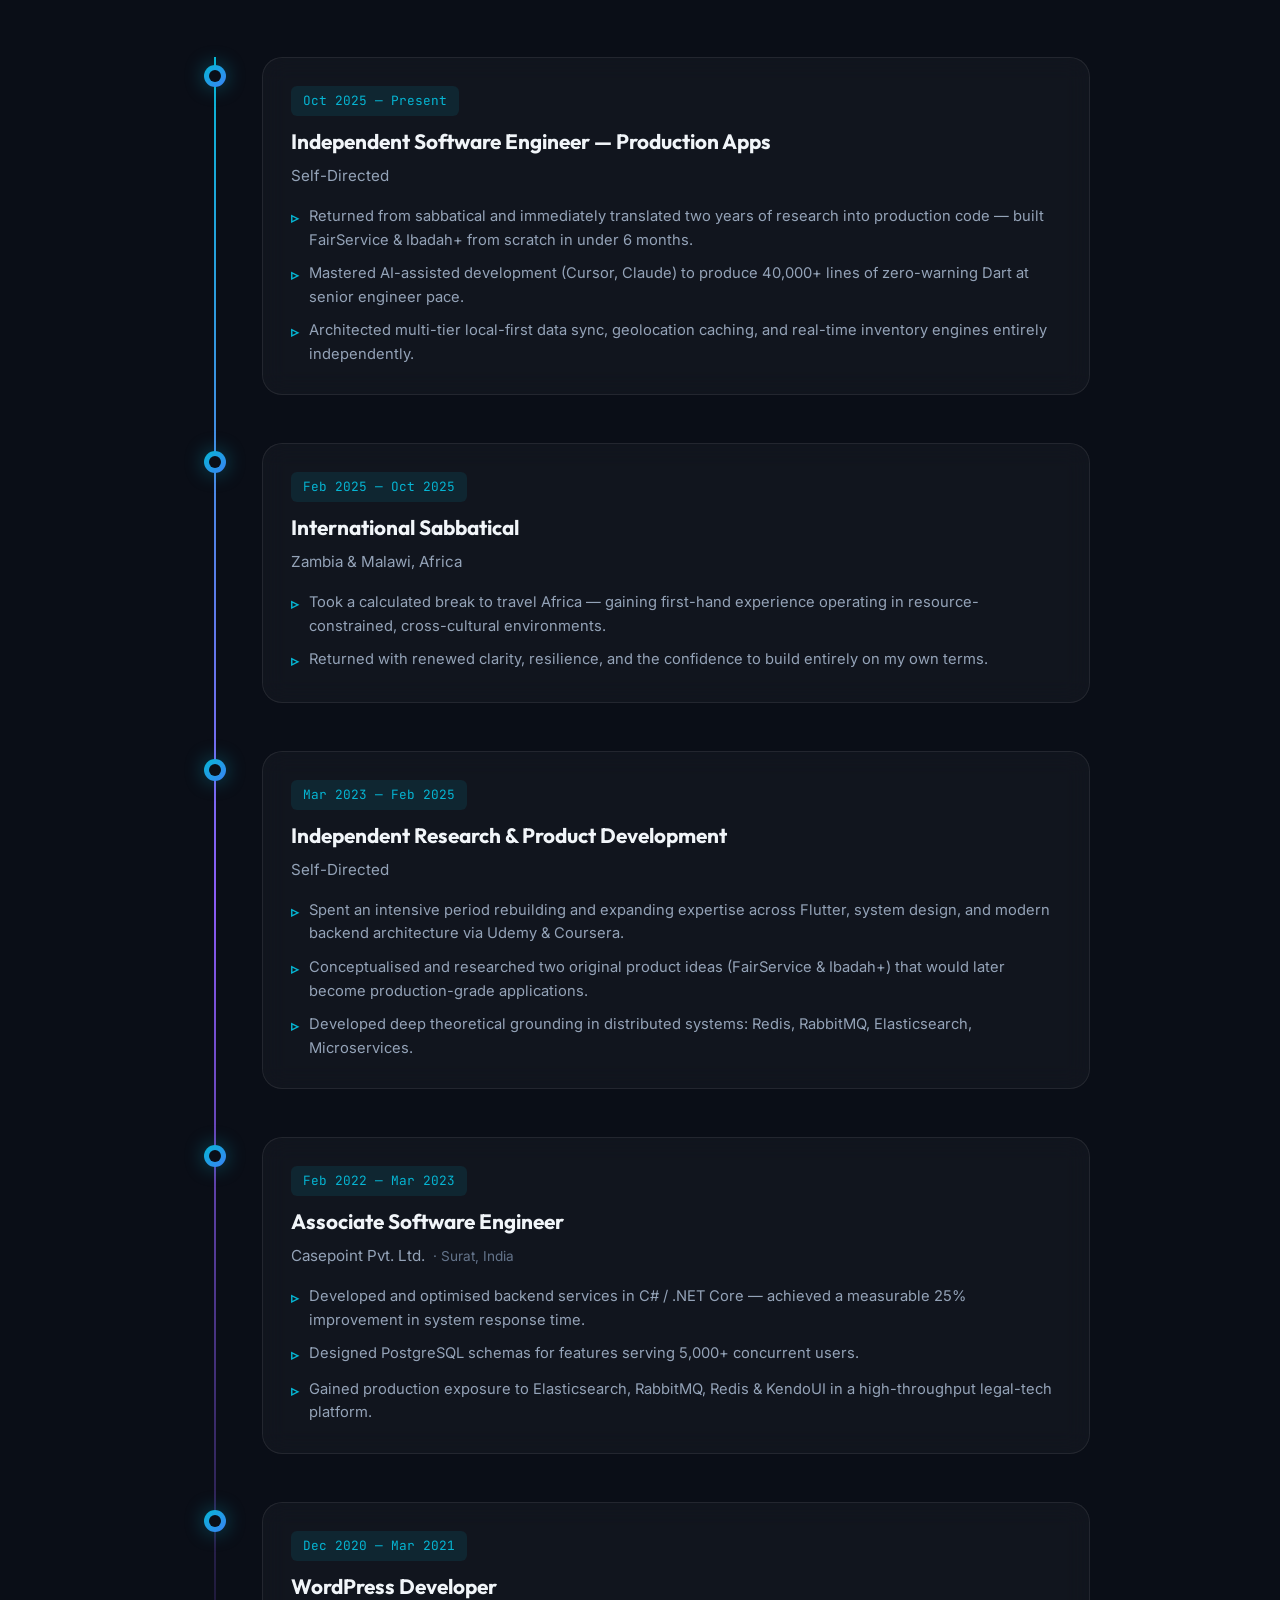
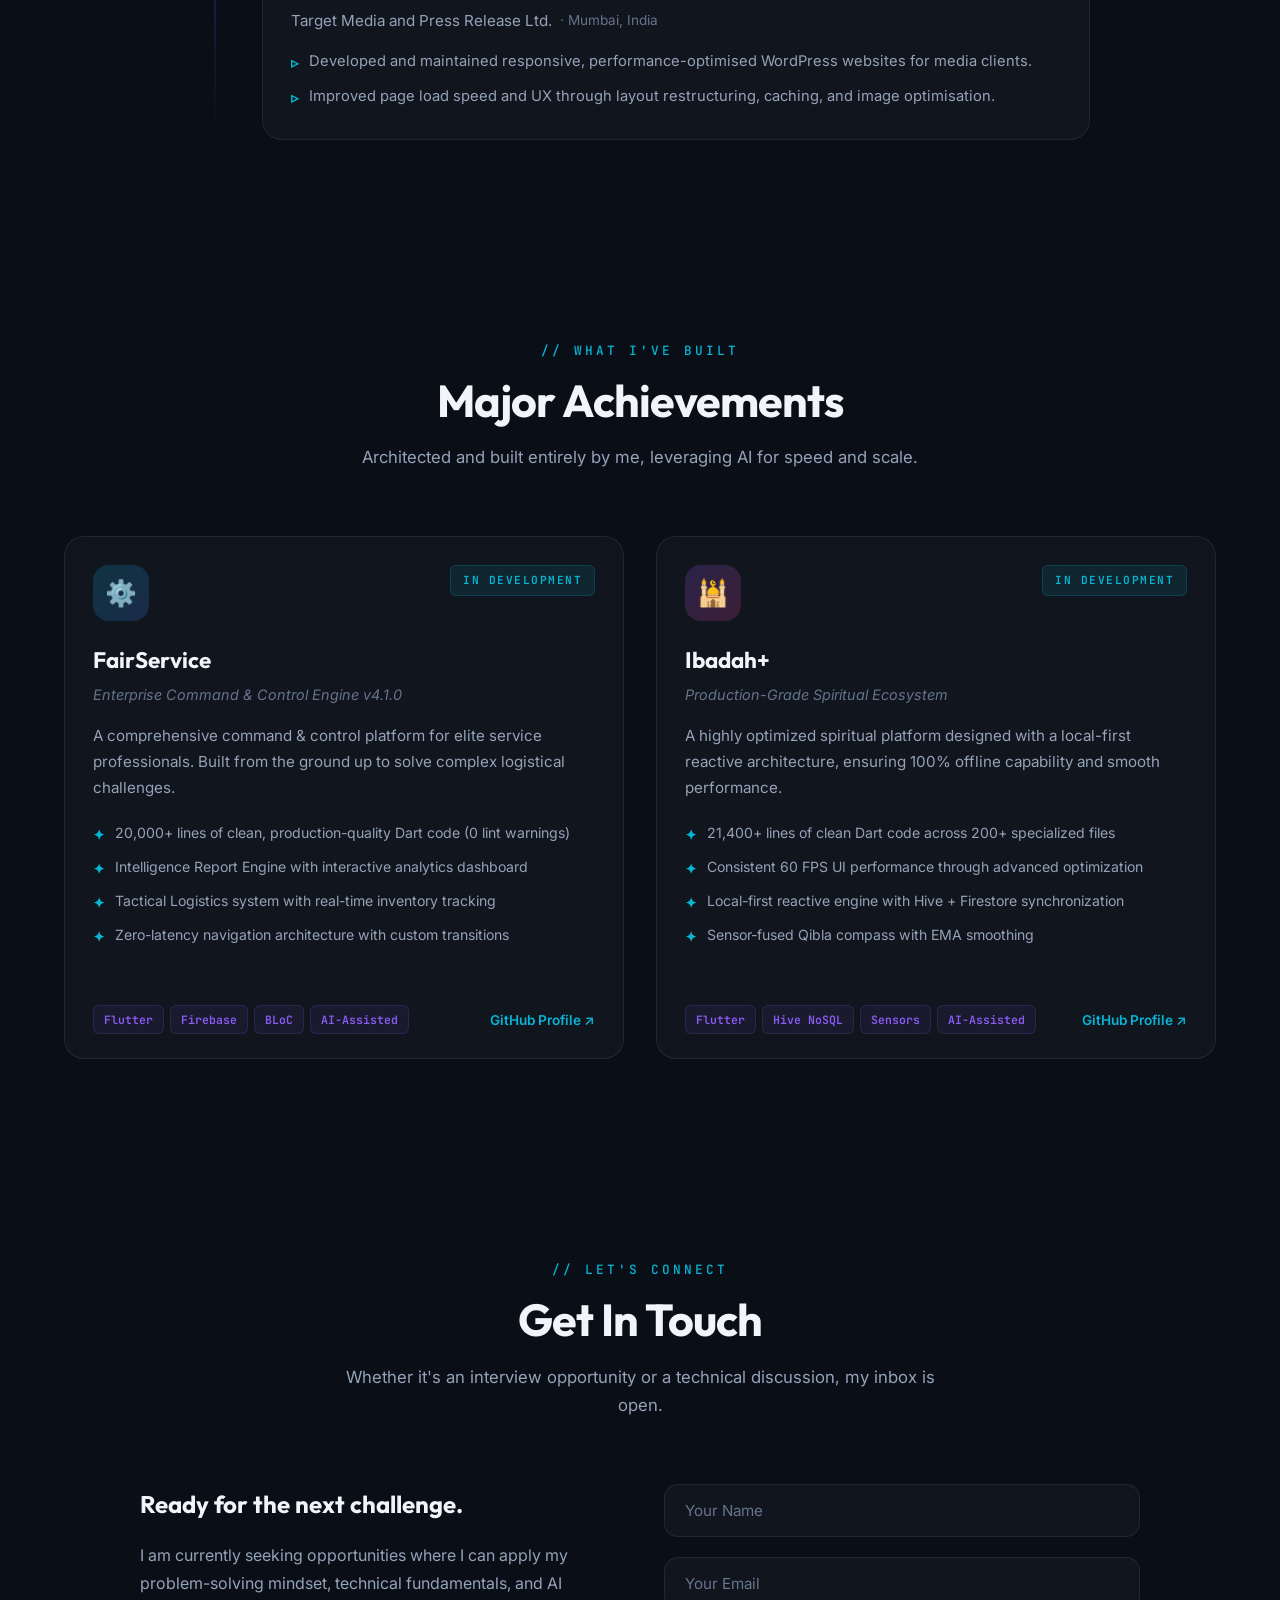
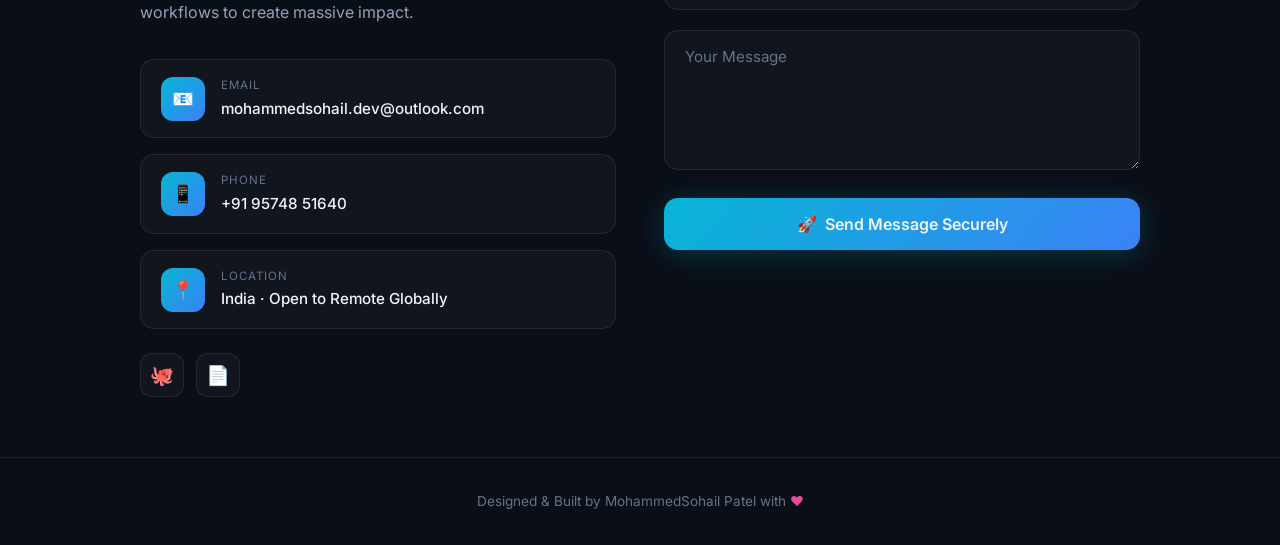
==== commit 346fafcd: "fix: align portfolio with resume — timeline gap filled, languages synced, Aman Export removed" ====
--- a/public/index.html
+++ b/public/index.html
@@ -56,7 +56,7 @@
             <span id="typed-text"></span><span class="typed-cursor">|</span>
           </p>
           <p class="hero-description">
-            I combine a strong architectural mindset with advanced AI tools to rapidly prototype and build production-grade applications. I am a relentless learner, moving fast to turn complex problems into elegant solutions.
+            I combine a strong architectural mindset with advanced AI tools to rapidly prototype and build production-grade applications — specialising in Flutter mobile and .NET backend engineering. A relentless learner who turns complex problems into elegant solutions.
           </p>
           <div class="hero-cta">
             <a href="#contact" class="btn-primary">
@@ -143,7 +143,7 @@
               <div class="icon">🗣️</div>
               <div class="info-content">
                 <span class="info-label">Languages</span>
-                <span class="info-value">EN · HI · GU · JP</span>
+                <span class="info-value">EN · HI · UR · GU</span>
               </div>
             </div>
           </div>
@@ -261,35 +261,52 @@
       </div>
       <div class="timeline">
         
-        <!-- Independent AI Dev & Courses -->
+        <!-- Independent AI Dev & Production Apps -->
         <div class="timeline-item reveal">
           <div class="timeline-dot"></div>
           <div class="glass-card timeline-card">
             <span class="timeline-date">Oct 2025 — Present</span>
-            <h3 class="timeline-role">Intensive Development & Upskilling</h3>
+            <h3 class="timeline-role">Independent Software Engineer — Production Apps</h3>
             <p class="timeline-company">
-              Independent / Self-Driven
+              Self-Directed
             </p>
             <ul class="timeline-details">
-              <li>Returned to India and immediately began reviving my technical career by taking intensive courses (Udemy/Coursera).</li>
-              <li>Applied new knowledge directly by architecting and scaling 2 massive production apps (FairService & Ibadah+) in just months.</li>
-              <li>Mastered AI-assisted coding (Cursor/Claude) to write over 40,000 lines of highly optimized, zero-warning code.</li>
+              <li>Returned from sabbatical and immediately translated two years of research into production code — built FairService & Ibadah+ from scratch in under 6 months.</li>
+              <li>Mastered AI-assisted development (Cursor, Claude) to produce 40,000+ lines of zero-warning Dart at senior engineer pace.</li>
+              <li>Architected multi-tier local-first data sync, geolocation caching, and real-time inventory engines entirely independently.</li>
             </ul>
           </div>
         </div>
 
-        <!-- Global Exploration -->
+        <!-- International Sabbatical -->
         <div class="timeline-item reveal">
           <div class="timeline-dot"></div>
           <div class="glass-card timeline-card">
             <span class="timeline-date">Feb 2025 — Oct 2025</span>
-            <h3 class="timeline-role">Global Exploration Sabbatical</h3>
+            <h3 class="timeline-role">International Sabbatical</h3>
             <p class="timeline-company">
-              Zambia & Malawi, Africa
+              Zambia &amp; Malawi, Africa
             </p>
             <ul class="timeline-details">
-              <li>Took a calculated sabbatical to travel and experience diverse cultures in Africa.</li>
-              <li>Gained profound life experience, resilience, and a broader perspective on problem-solving outside the tech bubble.</li>
+              <li>Took a calculated break to travel Africa — gaining first-hand experience operating in resource-constrained, cross-cultural environments.</li>
+              <li>Returned with renewed clarity, resilience, and the confidence to build entirely on my own terms.</li>
+            </ul>
+          </div>
+        </div>
+
+        <!-- Self-Directed Research & Learning -->
+        <div class="timeline-item reveal">
+          <div class="timeline-dot"></div>
+          <div class="glass-card timeline-card">
+            <span class="timeline-date">Mar 2023 — Feb 2025</span>
+            <h3 class="timeline-role">Independent Research & Product Development</h3>
+            <p class="timeline-company">
+              Self-Directed
+            </p>
+            <ul class="timeline-details">
+              <li>Spent an intensive period rebuilding and expanding expertise across Flutter, system design, and modern backend architecture via Udemy & Coursera.</li>
+              <li>Conceptualised and researched two original product ideas (FairService & Ibadah+) that would later become production-grade applications.</li>
+              <li>Developed deep theoretical grounding in distributed systems: Redis, RabbitMQ, Elasticsearch, Microservices.</li>
             </ul>
           </div>
         </div>
@@ -304,9 +321,9 @@
               Casepoint Pvt. Ltd. <span class="location">· Surat, India</span>
             </p>
             <ul class="timeline-details">
-              <li>Developed backend services using C# and .NET, improving system response time by 25%.</li>
-              <li>Designed PostgreSQL schemas serving 5,000+ concurrent users.</li>
-              <li>Built RESTful APIs and collaborated across departments in an Agile environment.</li>
+              <li>Developed and optimised backend services in C# / .NET Core — achieved a measurable 25% improvement in system response time.</li>
+              <li>Designed PostgreSQL schemas for features serving 5,000+ concurrent users.</li>
+              <li>Gained production exposure to Elasticsearch, RabbitMQ, Redis & KendoUI in a high-throughput legal-tech platform.</li>
             </ul>
           </div>
         </div>
@@ -321,23 +338,8 @@
               Target Media and Press Release Ltd. <span class="location">· Mumbai, India</span>
             </p>
             <ul class="timeline-details">
-              <li>Assisted in developing and maintaining responsive WordPress websites.</li>
-              <li>Improved site performance and user experience through layout and optimization updates.</li>
-            </ul>
-          </div>
-        </div>
-
-        <!-- Aman Export -->
-        <div class="timeline-item reveal">
-          <div class="timeline-dot"></div>
-          <div class="glass-card timeline-card">
-            <span class="timeline-date">Nov 2020 — Dec 2020</span>
-            <h3 class="timeline-role">Assistant (Import-Export)</h3>
-            <p class="timeline-company">
-              Aman Export <span class="location">· India</span>
-            </p>
-            <ul class="timeline-details">
-              <li>Gained early professional exposure to data research, handling, and accuracy in international trade operations.</li>
+              <li>Developed and maintained responsive, performance-optimised WordPress websites for media clients.</li>
+              <li>Improved page load speed and UX through layout restructuring, caching, and image optimisation.</li>
             </ul>
           </div>
         </div>
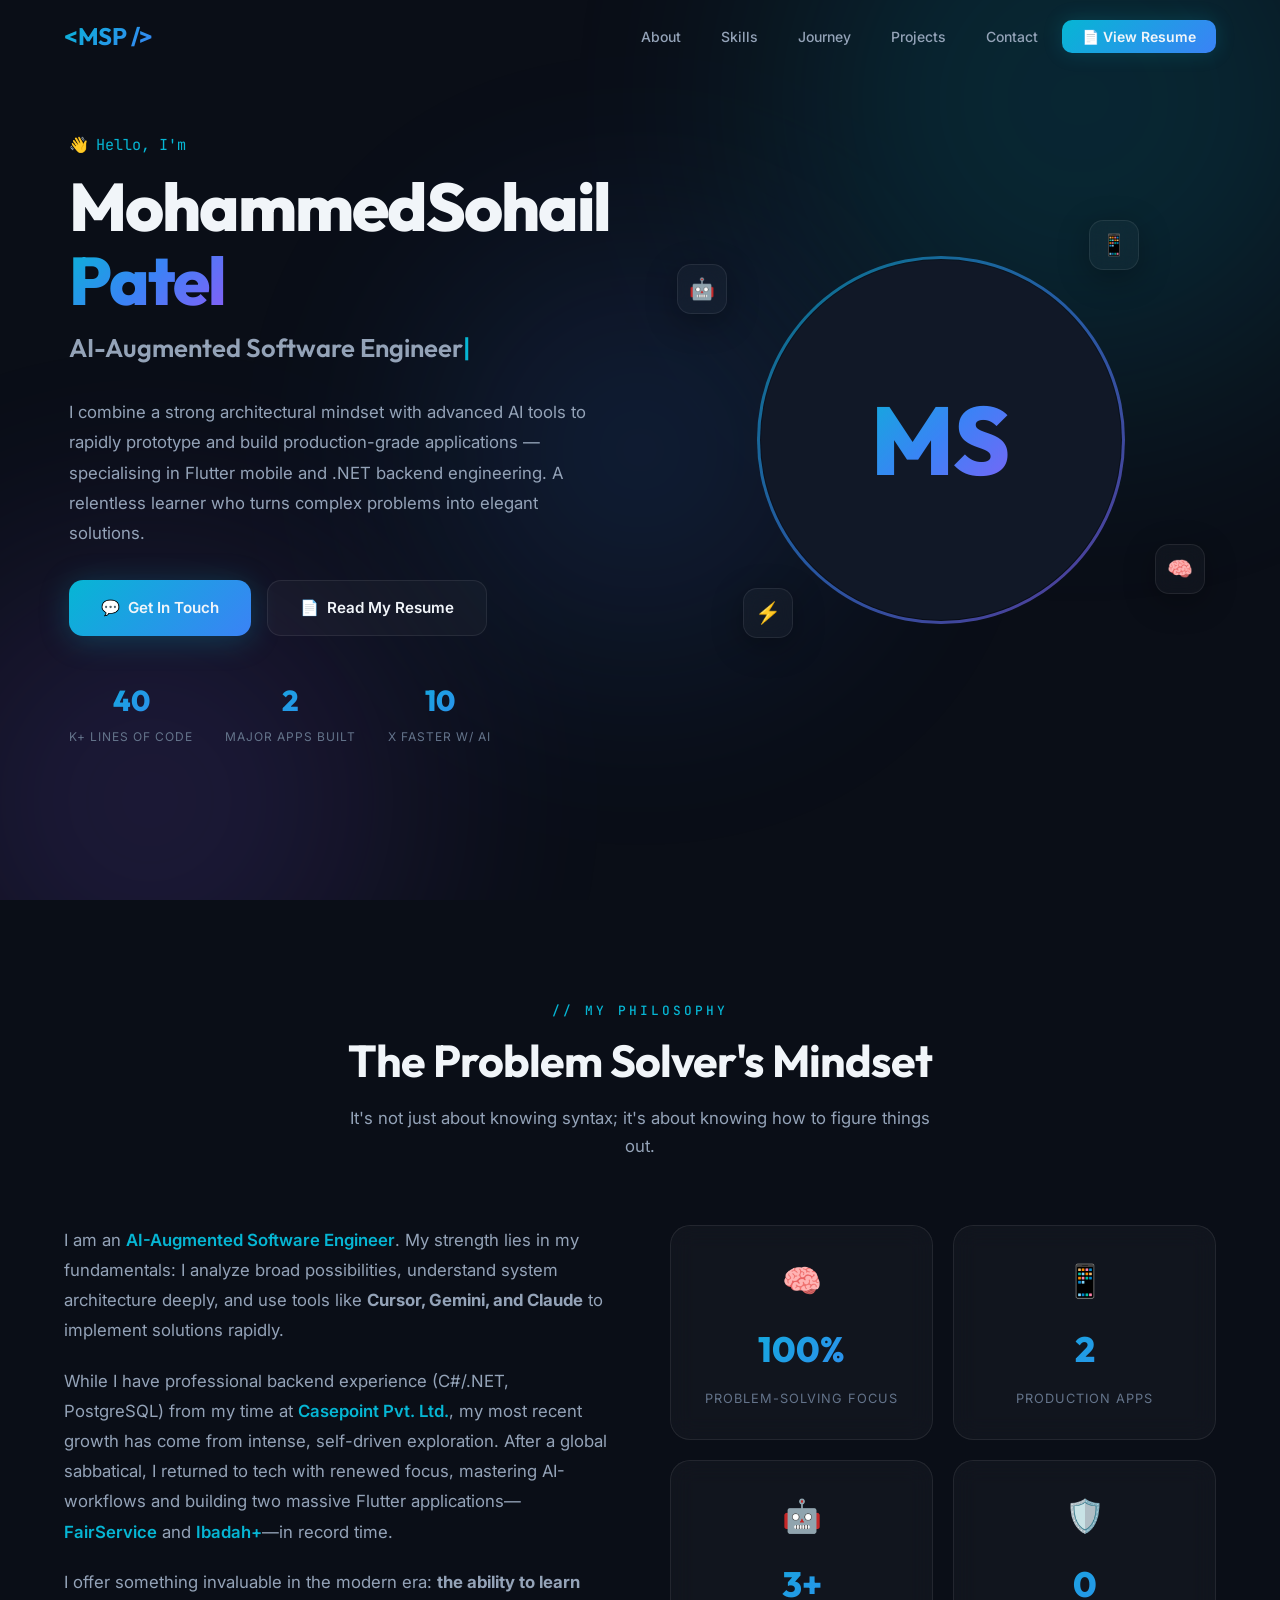
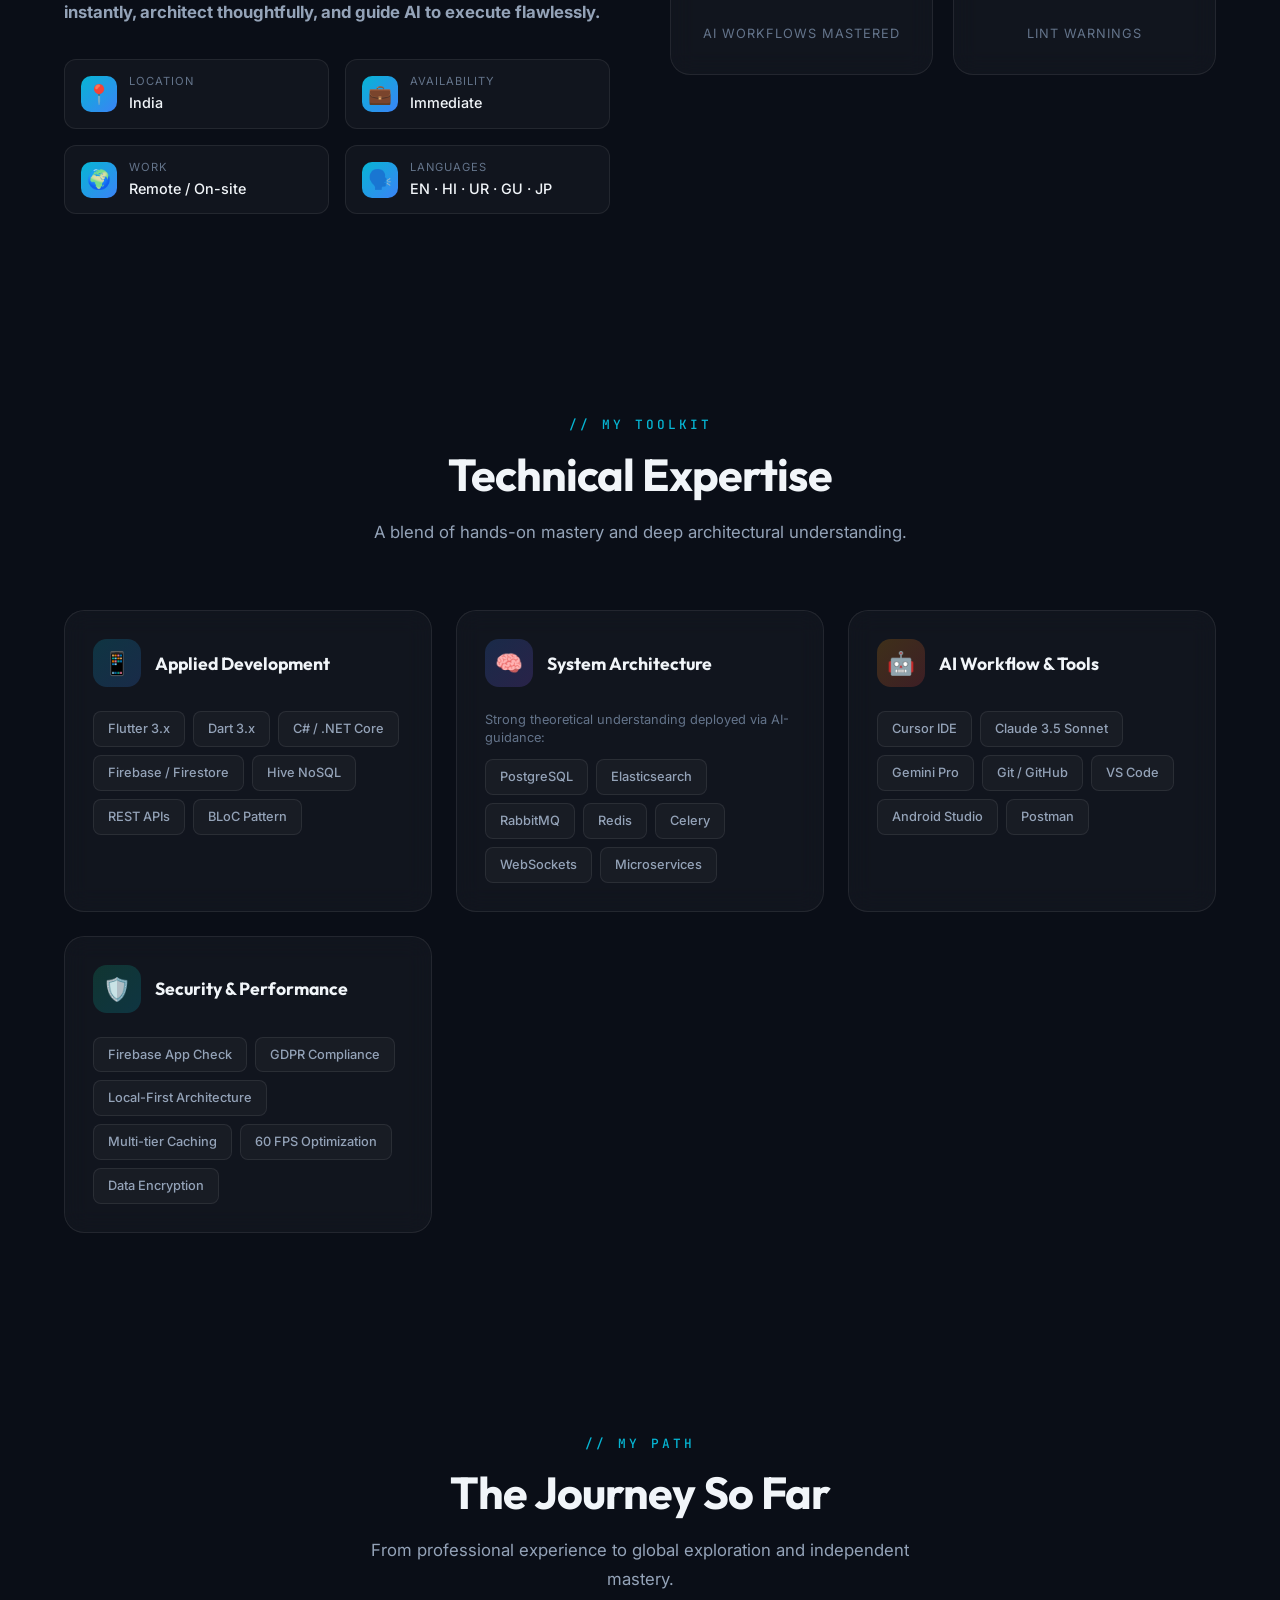
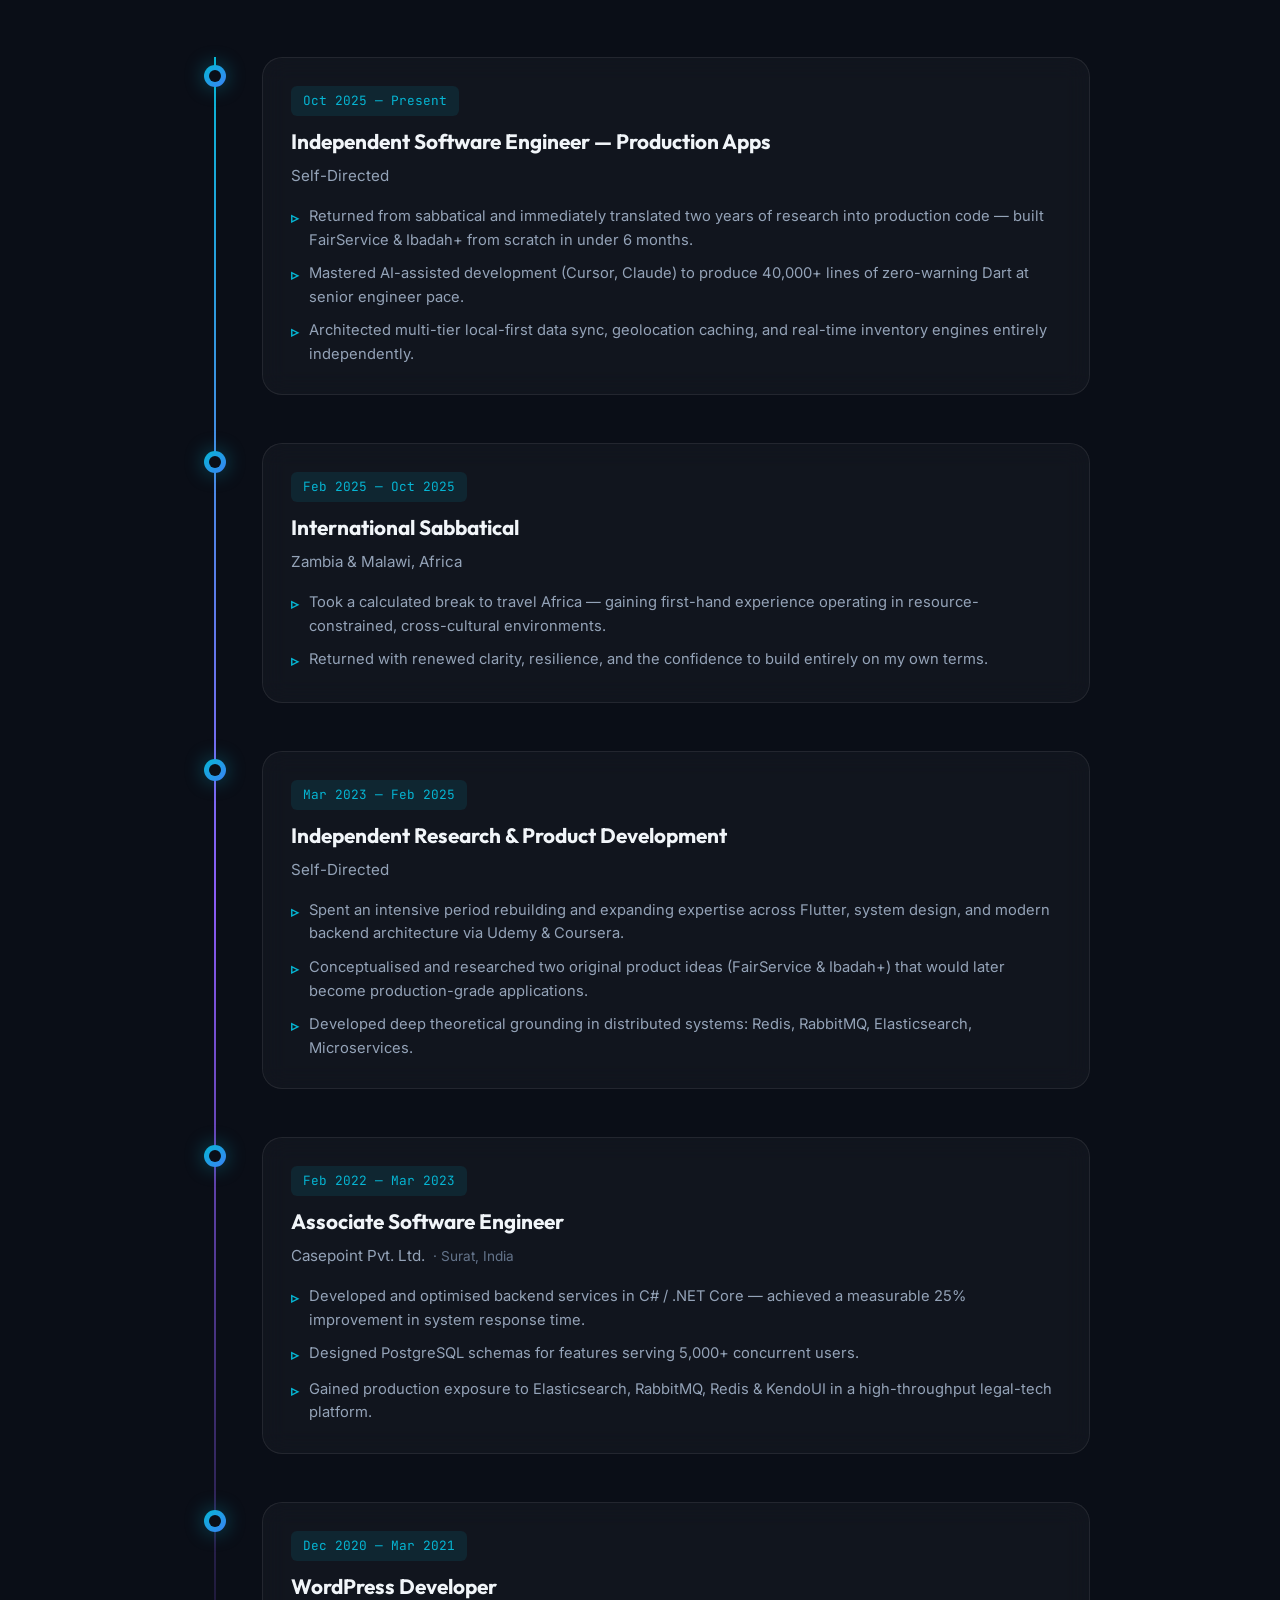
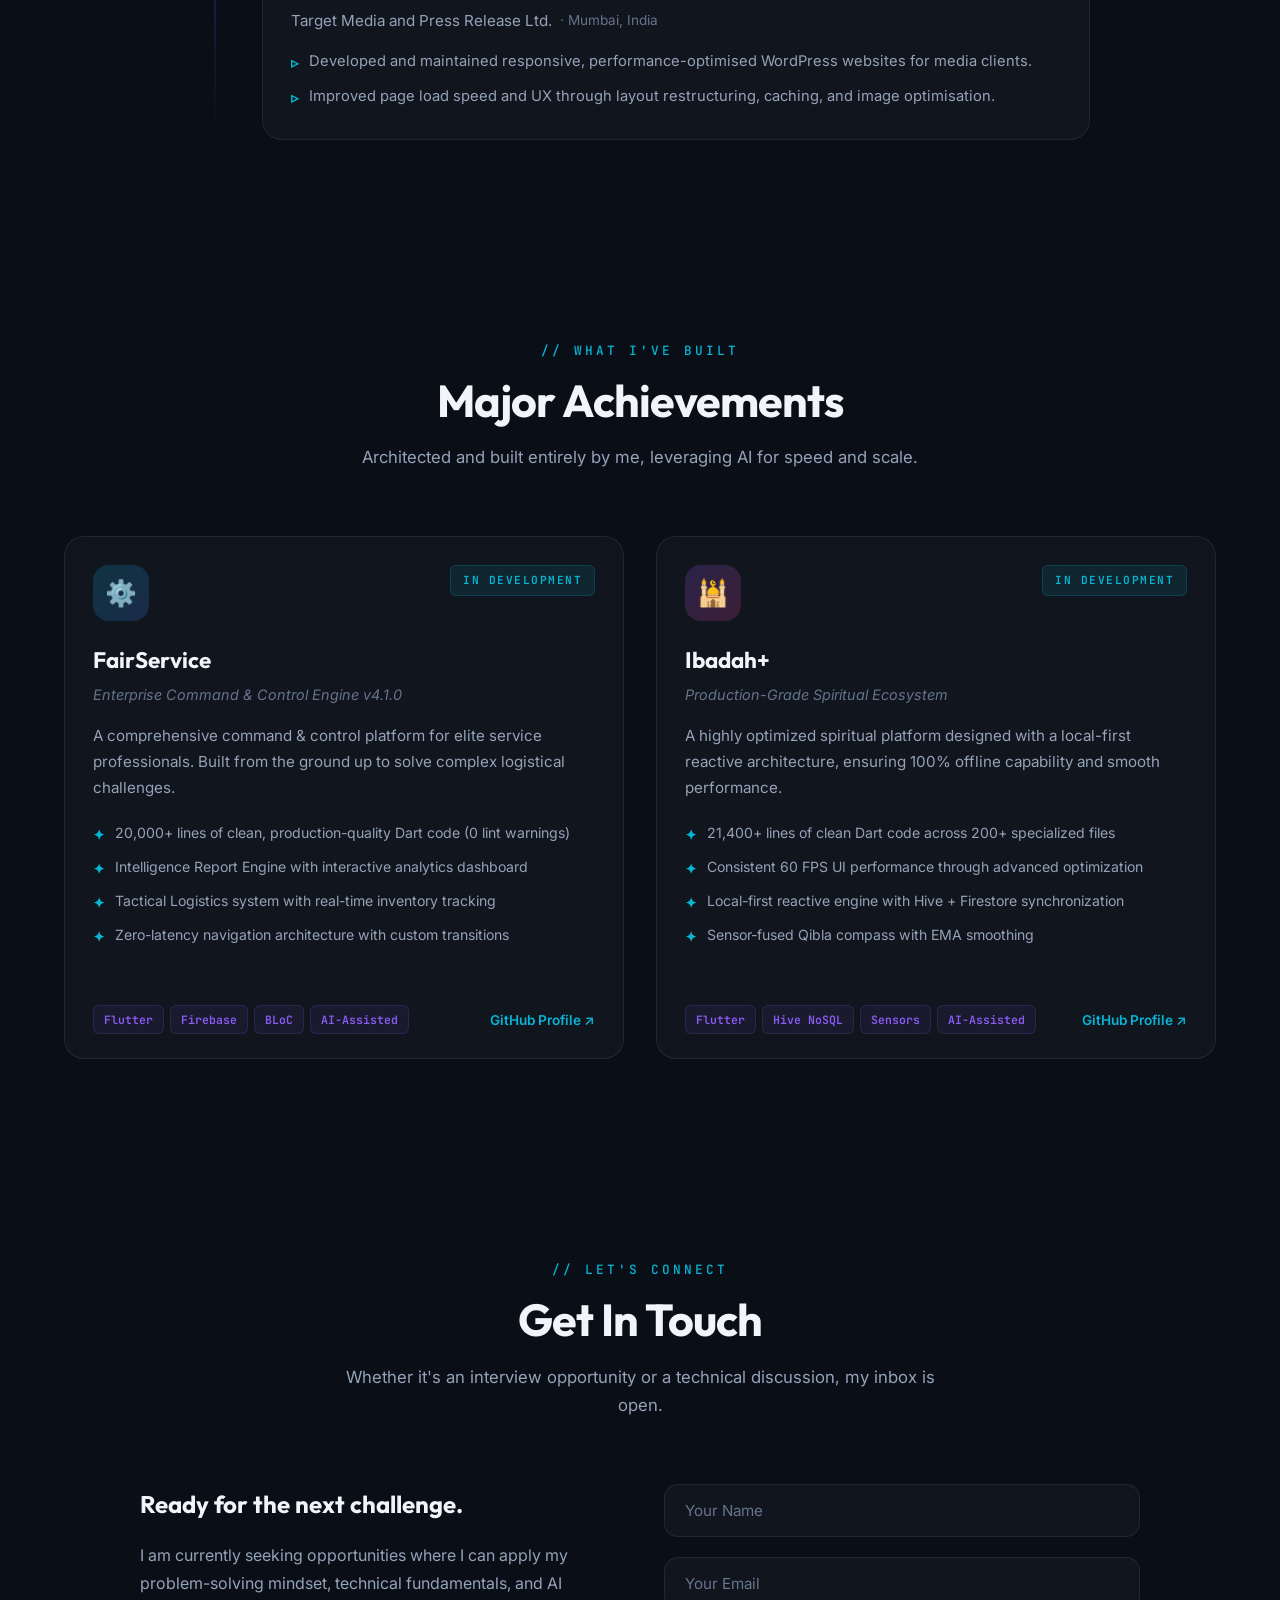
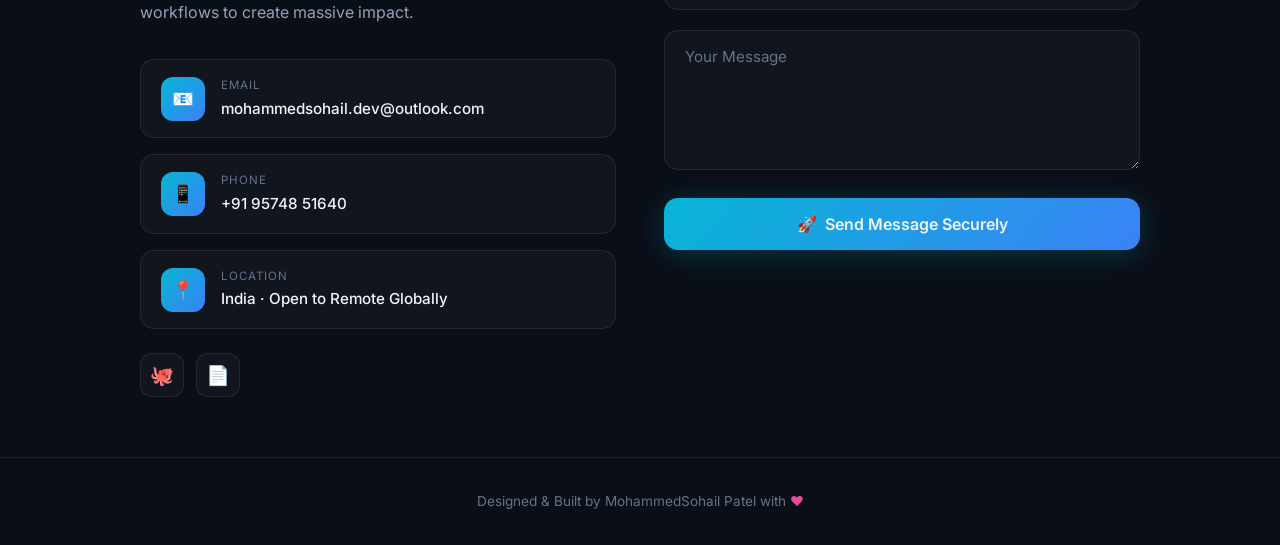
==== commit fde1f613: "Update languages to include Japanese" ====
--- a/public/index.html
+++ b/public/index.html
@@ -143,7 +143,7 @@
               <div class="icon">🗣️</div>
               <div class="info-content">
                 <span class="info-label">Languages</span>
-                <span class="info-value">EN · HI · UR · GU</span>
+                <span class="info-value">EN · HI · UR · GU · JP</span>
               </div>
             </div>
           </div>
